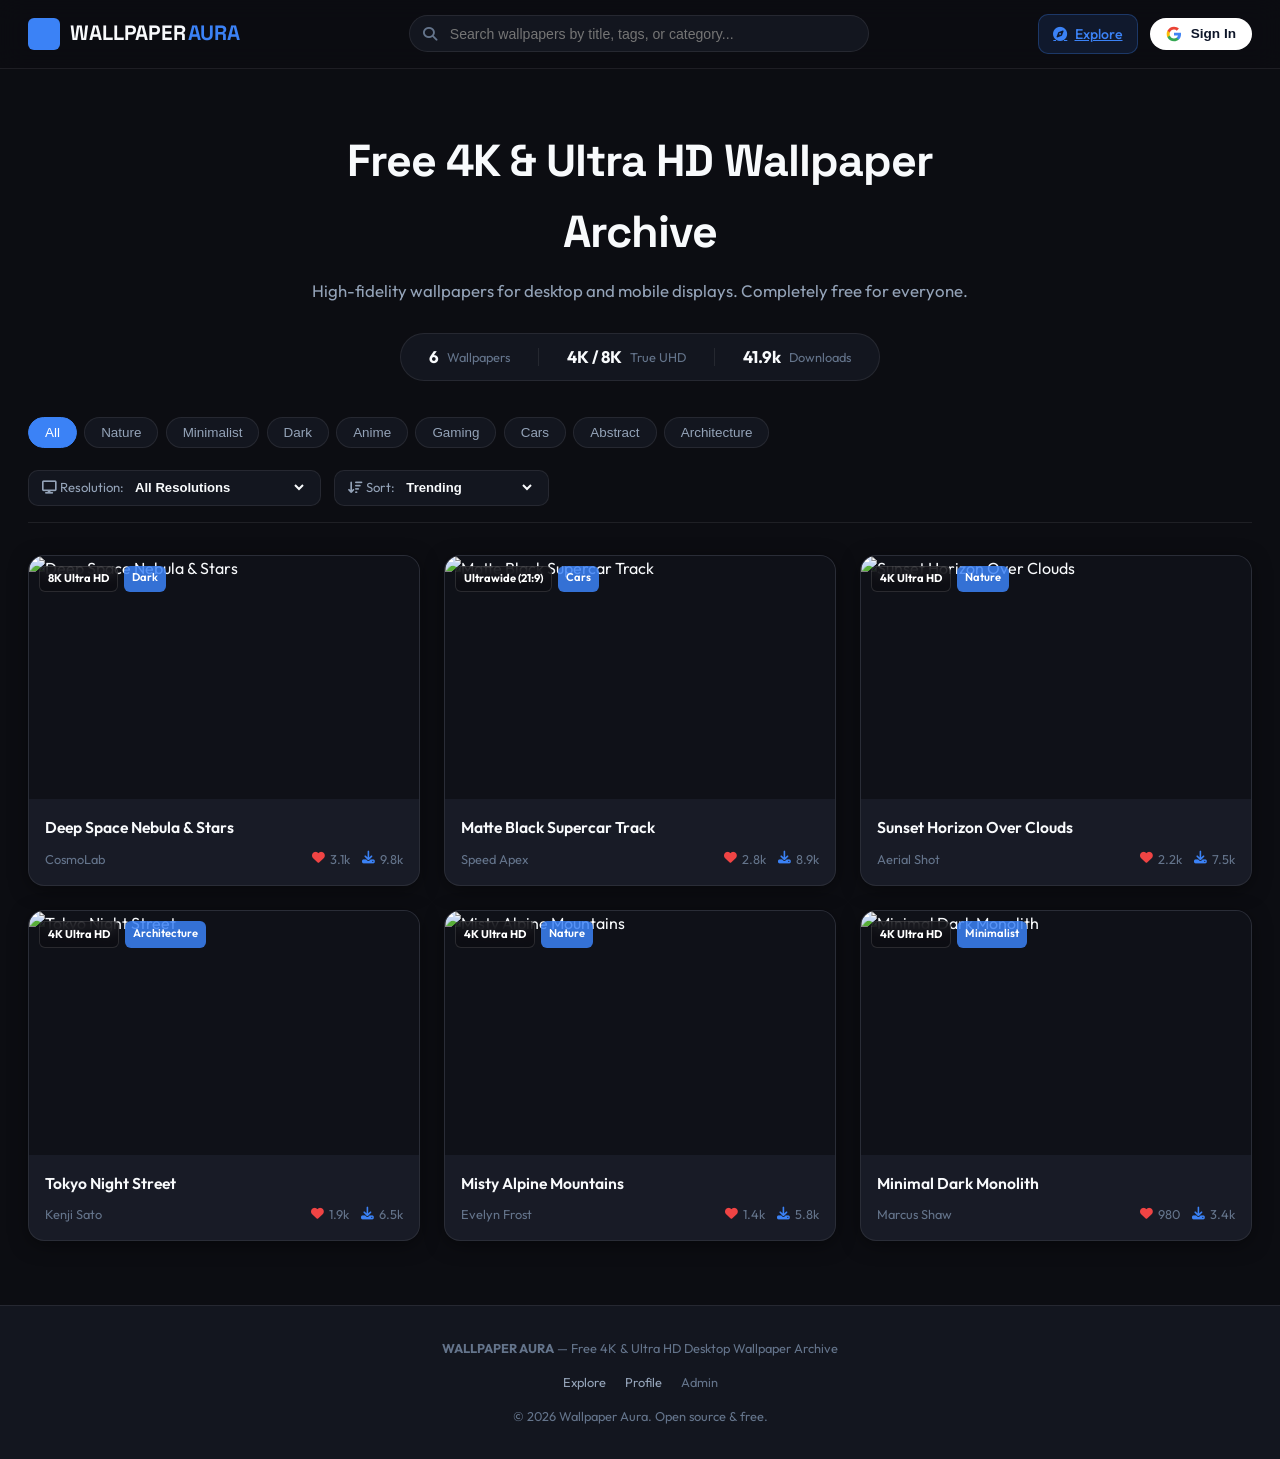
==== index.html @ 3eb2adda "Initial commit for Wallpaper Aura" ====
<!DOCTYPE html>
<html lang="en">
<head>
    <meta charset="UTF-8">
    <meta name="viewport" content="width=device-width, initial-scale=1.0">
    <title>Wallpaper Aura | Free 4K & Ultra HD Desktop Wallpapers</title>
    <link rel="stylesheet" href="style.css">
    <!-- Typography -->
    <link rel="preconnect" href="https://fonts.googleapis.com">
    <link rel="preconnect" href="https://fonts.gstatic.com" crossorigin>
    <link href="https://fonts.googleapis.com/css2?family=Outfit:wght@300;400;500;600;700;800&family=Space+Grotesk:wght@500;600;700&display=swap" rel="stylesheet">
    <!-- FontAwesome 6 -->
    <link rel="stylesheet" href="https://cdnjs.cloudflare.com/ajax/libs/font-awesome/6.4.0/css/all.min.css">
    <!-- Google Identity Services -->
    <script src="https://accounts.google.com/gsi/client" async defer></script>
</head>
<body>
    <!-- Clean Standard Navbar -->
    <header class="navbar">
        <div class="nav-container">
            <a href="index.html" class="brand-logo">
                <span class="brand-icon"><i class="fa-solid fa-sparkles"></i></span>
                <span class="brand-text">WALLPAPER<span class="accent-text">AURA</span></span>
            </a>

            <!-- Search Box -->
            <div class="search-box">
                <i class="fa-solid fa-magnifying-glass search-icon"></i>
                <input type="text" id="searchInput" placeholder="Search wallpapers by title, tags, or category...">
                <button class="clear-search-btn" id="clearSearchBtn"><i class="fa-solid fa-xmark"></i></button>
            </div>

            <!-- Navigation Links -->
            <div class="nav-actions">
                <a href="index.html" class="nav-tab-btn active">
                    <i class="fa-solid fa-compass"></i>
                    <span>Explore</span>
                </a>

                <!-- Upload 4K Button: Visible ONLY to Admins -->
                <a href="upload.html" class="upload-btn hidden" id="adminUploadBtn" title="Admin Wallpaper Upload">
                    <i class="fa-solid fa-arrow-up-from-bracket"></i>
                    <span>Upload 4K</span>
                </a>

                <!-- Auth Section (Google Login / Profile) -->
                <div class="auth-section" id="authSection">
                    <button class="google-login-btn" id="googleLoginBtn">
                        <svg class="google-icon" viewBox="0 0 24 24" width="16" height="16">
                            <path fill="#4285F4" d="M22.56 12.25c0-.78-.07-1.53-.2-2.25H12v4.26h5.92c-.26 1.37-1.04 2.53-2.21 3.31v2.77h3.57c2.08-1.92 3.28-4.74 3.28-8.09z"/>
                            <path fill="#34A853" d="M12 23c2.97 0 5.46-.98 7.28-2.66l-3.57-2.77c-.98.66-2.23 1.06-3.71 1.06-2.86 0-5.29-1.93-6.16-4.53H2.18v2.84C3.99 20.53 7.7 23 12 23z"/>
                            <path fill="#FBBC05" d="M5.84 14.09c-.22-.66-.35-1.36-.35-2.09s.13-1.43.35-2.09V7.06H2.18C1.43 8.55 1 10.22 1 12s.43 3.45 1.18 4.94l2.85-2.22.81-.63z"/>
                            <path fill="#EA4335" d="M12 5.38c1.62 0 3.06.56 4.21 1.64l3.15-3.15C17.45 2.09 14.97 1 12 1 7.7 1 3.99 3.47 2.18 7.06l3.66 2.84c.87-2.6 3.3-4.52 6.16-4.52z"/>
                        </svg>
                        <span>Sign In</span>
                    </button>
                    
                    <!-- User Profile Pill -->
                    <a href="profile.html" class="user-profile-pill hidden" id="userProfilePill" title="View Profile & Download History">
                        <img src="" alt="Avatar" id="userAvatar" class="user-avatar">
                        <div class="user-info">
                            <span class="user-name" id="userName">User</span>
                            <span class="user-badge" id="userRoleBadge">Profile</span>
                        </div>
                    </a>
                </div>
            </div>
        </div>
    </header>

    <!-- Main Content -->
    <main>
        <!-- Hero Section -->
        <section class="hero-section">
            <div class="hero-content">
                <h1 class="hero-title">Free 4K & Ultra HD Wallpaper Archive</h1>
                <p class="hero-subtitle">High-fidelity wallpapers for desktop and mobile displays. Completely free for everyone.</p>
                
                <div class="quick-stats">
                    <div class="stat-item">
                        <span class="stat-num" id="totalWallpapersCount">0</span>
                        <span class="stat-label">Wallpapers</span>
                    </div>
                    <div class="stat-divider"></div>
                    <div class="stat-item">
                        <span class="stat-num">4K / 8K</span>
                        <span class="stat-label">True UHD</span>
                    </div>
                    <div class="stat-divider"></div>
                    <div class="stat-item">
                        <span class="stat-num" id="totalDownloadsCount">0</span>
                        <span class="stat-label">Downloads</span>
                    </div>
                </div>
            </div>
        </section>

        <!-- Gallery Controls & Dynamic Categories -->
        <section class="main-container">
            <div class="controls-bar">
                <!-- Dynamically populated from database -->
                <div class="category-tabs" id="categoryTabs"></div>

                <div class="filters-subgroup">
                    <div class="filter-dropdown">
                        <label for="resolutionFilter"><i class="fa-solid fa-display"></i> Resolution:</label>
                        <select id="resolutionFilter">
                            <!-- Populated dynamically -->
                        </select>
                    </div>

                    <div class="filter-dropdown">
                        <label for="sortSelect"><i class="fa-solid fa-arrow-down-wide-short"></i> Sort:</label>
                        <select id="sortSelect">
                            <option value="trending">Trending</option>
                            <option value="latest">Newest</option>
                            <option value="likes">Most Liked</option>
                            <option value="downloads">Most Downloaded</option>
                        </select>
                    </div>
                </div>
            </div>

            <!-- Wallpaper Grid -->
            <div class="gallery-grid" id="galleryGrid"></div>

            <div class="no-results hidden" id="noResults">
                <i class="fa-regular fa-image empty-icon"></i>
                <h3>No wallpapers found</h3>
                <p>Try searching for a different keyword or category.</p>
                <button class="btn-secondary" id="resetFiltersBtn">Reset Filters</button>
            </div>
        </section>
    </main>

    <!-- Wallpaper Preview & 4K Download Modal -->
    <div class="modal-overlay hidden" id="previewModal">
        <div class="preview-modal-card">
            <button class="close-modal-btn" id="closePreviewBtn"><i class="fa-solid fa-xmark"></i></button>
            
            <div class="preview-image-wrapper">
                <img src="" alt="Wallpaper Preview" id="modalImage">
                <div class="image-overlay-tags" id="modalResolutionBadge">4K UHD</div>
                <button class="fullscreen-view-btn" id="viewFullscreenBtn" title="Open full resolution in new tab">
                    <i class="fa-solid fa-expand"></i>
                </button>
            </div>

            <div class="preview-info-panel">
                <div class="modal-header-info">
                    <h2 id="modalTitle">Wallpaper Title</h2>
                    <div class="creator-badge">
                        <img src="" id="modalAuthorAvatar" class="author-avatar" alt="Author">
                        <div>
                            <span class="author-name" id="modalAuthor">Uploader</span>
                        </div>
                    </div>
                </div>

                <div class="modal-meta-grid">
                    <div class="meta-box">
                        <span class="meta-label">Native Resolution</span>
                        <span class="meta-val" id="modalResValue">3840 x 2160</span>
                    </div>
                    <div class="meta-box">
                        <span class="meta-label">Category</span>
                        <span class="meta-val" id="modalCategory">Nature</span>
                    </div>
                    <div class="meta-box">
                        <span class="meta-label">Downloads</span>
                        <span class="meta-val" id="modalDownloads">0</span>
                    </div>
                    <div class="meta-box">
                        <span class="meta-label">Favorites</span>
                        <span class="meta-val" id="modalLikes">0</span>
                    </div>
                </div>

                <div class="modal-tags" id="modalTagsContainer"></div>

                <!-- Multi-Resolution Download Options (Dynamically Rendered) -->
                <div class="download-tier-box">
                    <span class="download-tier-title"><i class="fa-solid fa-download"></i> Select Download Resolution:</span>
                    <div class="resolution-options-grid" id="modalResOptionsGrid">
                        <!-- Populated dynamically from DB.getResolutions() -->
                    </div>
                </div>

                <div class="modal-action-buttons">
                    <button class="like-action-btn" id="modalLikeBtn">
                        <i class="fa-regular fa-heart"></i>
                        <span id="modalLikeText">Favorite</span>
                    </button>
                    <button class="download-action-btn" id="modalDownloadBtn">
                        <i class="fa-solid fa-download"></i>
                        <span id="modalDownloadLabel">Download Free (4K)</span>
                    </button>
                </div>
            </div>
        </div>
    </div>

    <!-- Google Login Modal -->
    <div class="modal-overlay hidden" id="googleModal">
        <div class="google-modal-card">
            <div class="google-header">
                <svg class="google-logo-large" viewBox="0 0 24 24" width="36" height="36">
                    <path fill="#4285F4" d="M22.56 12.25c0-.78-.07-1.53-.2-2.25H12v4.26h5.92c-.26 1.37-1.04 2.53-2.21 3.31v2.77h3.57c2.08-1.92 3.28-4.74 3.28-8.09z"/>
                    <path fill="#34A853" d="M12 23c2.97 0 5.46-.98 7.28-2.66l-3.57-2.77c-.98.66-2.23 1.06-3.71 1.06-2.86 0-5.29-1.93-6.16-4.53H2.18v2.84C3.99 20.53 7.7 23 12 23z"/>
                    <path fill="#FBBC05" d="M5.84 14.09c-.22-.66-.35-1.36-.35-2.09s.13-1.43.35-2.09V7.06H2.18C1.43 8.55 1 10.22 1 12s.43 3.45 1.18 4.94l2.85-2.22.81-.63z"/>
                    <path fill="#EA4335" d="M12 5.38c1.62 0 3.06.56 4.21 1.64l3.15-3.15C17.45 2.09 14.97 1 12 1 7.7 1 3.99 3.47 2.18 7.06l3.66 2.84c.87-2.6 3.3-4.52 6.16-4.52z"/>
                </svg>
                <h3>Sign in with Google</h3>
                <button class="close-modal-btn" id="closeGoogleModalBtn"><i class="fa-solid fa-xmark"></i></button>
            </div>
            <div class="google-body">
                <p class="google-desc" id="googleModalSubtitle">
                    Sign in with Google to download wallpapers in 4K resolution and track your personal download history. Free forever.
                </p>

                <!-- Official Google Identity Button placeholder -->
                <div id="g_id_signin_box" style="display:flex; justify-content:center; margin-bottom:1rem;"></div>

                <form id="googleLoginForm" class="custom-account-inputs">
                    <input type="text" id="googleLoginName" placeholder="Your Name (e.g. Adithyan)" required>
                    <input type="email" id="googleLoginEmail" placeholder="Your Google Email (e.g. adithyan@gmail.com)" required>
                    <button type="submit" class="btn-google-custom-login">
                        Continue with Google
                    </button>
                </form>
            </div>
        </div>
    </div>

    <!-- Toast Container -->
    <div class="toast-container" id="toastContainer"></div>

    <!-- Clean Footer -->
    <footer class="footer">
        <div class="footer-container">
            <div class="footer-brand">
                <strong>WALLPAPER AURA</strong> — Free 4K & Ultra HD Desktop Wallpaper Archive
            </div>
            <div class="footer-links">
                <a href="index.html" style="color:var(--text-secondary);text-decoration:none;margin-right:1rem;">Explore</a>
                <a href="profile.html" style="color:var(--text-secondary);text-decoration:none;margin-right:1rem;">Profile</a>
                <a href="admin.html" id="footerAdminLink" style="color:var(--text-muted);text-decoration:none;">Admin</a>
            </div>
            <div>&copy; 2026 Wallpaper Aura. Open source & free.</div>
        </div>
    </footer>

    <script src="db.js"></script>
    <script src="app.js"></script>
</body>
</html>
---- style.css ----
/* ==========================================================================
   PSYCHO WALLPAPERS - CLEAN MODERN WALLPAPER PLATFORM
   Clean Minimalist Dark Theme (Inspired by Wallhaven & Unsplash Dark)
   ========================================================================== */

:root {
    --bg-main: #0c0d12;
    --bg-surface: #13161f;
    --bg-card: #181b26;
    --bg-card-hover: #1f2333;
    --border-subtle: rgba(255, 255, 255, 0.08);
    --border-focus: #3b82f6;

    --accent-blue: #3b82f6;
    --accent-blue-hover: #2563eb;
    --accent-blue-soft: rgba(59, 130, 246, 0.12);
    --accent-red: #ef4444;
    --accent-emerald: #10b981;

    --text-primary: #f8fafc;
    --text-secondary: #94a3b8;
    --text-muted: #64748b;

    --font-main: 'Outfit', -apple-system, BlinkMacSystemFont, 'Segoe UI', Roboto, sans-serif;
    --font-heading: 'Space Grotesk', sans-serif;

    --radius-sm: 6px;
    --radius-md: 10px;
    --radius-lg: 16px;
    --radius-full: 9999px;

    --transition: all 0.2s ease-in-out;
    --shadow-card: 0 4px 20px -2px rgba(0, 0, 0, 0.5);
}

/* Reset */
* {
    margin: 0;
    padding: 0;
    box-sizing: border-box;
}

body {
    background-color: var(--bg-main);
    color: var(--text-primary);
    font-family: var(--font-main);
    line-height: 1.6;
    min-height: 100vh;
    display: flex;
    flex-direction: column;
    overflow-x: hidden;
}

/* Clean Header & Navbar */
.navbar {
    position: sticky;
    top: 0;
    z-index: 100;
    background: rgba(12, 13, 18, 0.92);
    backdrop-filter: blur(12px);
    -webkit-backdrop-filter: blur(12px);
    border-bottom: 1px solid var(--border-subtle);
}

.nav-container {
    max-width: 1440px;
    margin: 0 auto;
    padding: 0.85rem 1.75rem;
    display: flex;
    align-items: center;
    justify-content: space-between;
    gap: 1.5rem;
}

.brand-logo {
    display: flex;
    align-items: center;
    gap: 0.65rem;
    text-decoration: none;
    color: var(--text-primary);
    font-family: var(--font-heading);
    font-weight: 700;
    font-size: 1.3rem;
    letter-spacing: -0.01em;
    flex-shrink: 0;
}

.brand-icon {
    width: 32px;
    height: 32px;
    border-radius: var(--radius-sm);
    background: var(--accent-blue);
    color: #fff;
    display: flex;
    align-items: center;
    justify-content: center;
    font-size: 0.95rem;
}

.accent-text {
    color: var(--accent-blue);
    margin-left: 2px;
}

/* Search Bar */
.search-box {
    position: relative;
    flex: 1;
    max-width: 460px;
}

.search-box input {
    width: 100%;
    padding: 0.6rem 2.4rem 0.6rem 2.5rem;
    background: var(--bg-surface);
    border: 1px solid var(--border-subtle);
    border-radius: var(--radius-full);
    color: var(--text-primary);
    font-size: 0.88rem;
    outline: none;
    transition: var(--transition);
}

.search-box input:focus {
    border-color: var(--accent-blue);
    background: var(--bg-card);
}

.search-icon {
    position: absolute;
    left: 0.9rem;
    top: 50%;
    transform: translateY(-50%);
    color: var(--text-muted);
    font-size: 0.88rem;
}

.clear-search-btn {
    position: absolute;
    right: 0.75rem;
    top: 50%;
    transform: translateY(-50%);
    background: transparent;
    border: none;
    color: var(--text-muted);
    cursor: pointer;
    display: none;
}

.clear-search-btn.visible {
    display: block;
}

/* Nav Actions */
.nav-actions {
    display: flex;
    align-items: center;
    gap: 0.75rem;
    flex-shrink: 0;
}

.nav-tab-btn {
    background: transparent;
    border: 1px solid transparent;
    color: var(--text-secondary);
    padding: 0.5rem 0.9rem;
    border-radius: var(--radius-md);
    font-size: 0.88rem;
    font-weight: 500;
    cursor: pointer;
    display: flex;
    align-items: center;
    gap: 0.45rem;
    transition: var(--transition);
}

.nav-tab-btn:hover {
    color: var(--text-primary);
    background: rgba(255, 255, 255, 0.05);
}

.nav-tab-btn.active {
    background: var(--accent-blue-soft);
    color: var(--accent-blue);
    border-color: rgba(59, 130, 246, 0.3);
}

/* Upload Button */
.upload-btn {
    background: var(--accent-blue);
    color: #fff;
    border: none;
    padding: 0.52rem 1.1rem;
    border-radius: var(--radius-full);
    font-size: 0.88rem;
    font-weight: 600;
    cursor: pointer;
    display: flex;
    align-items: center;
    gap: 0.45rem;
    transition: var(--transition);
}

.upload-btn:hover {
    background: var(--accent-blue-hover);
    transform: translateY(-1px);
}

/* Google Login Button */
.google-login-btn {
    display: flex;
    align-items: center;
    gap: 0.55rem;
    background: #ffffff;
    color: #0f172a;
    font-weight: 600;
    font-size: 0.85rem;
    padding: 0.5rem 1rem;
    border: none;
    border-radius: var(--radius-full);
    cursor: pointer;
    transition: var(--transition);
}

.google-login-btn:hover {
    background: #f1f5f9;
}

/* User Profile Pill */
.user-profile-pill {
    display: flex;
    align-items: center;
    gap: 0.65rem;
    background: var(--bg-surface);
    border: 1px solid var(--border-subtle);
    padding: 0.25rem 0.7rem 0.25rem 0.35rem;
    border-radius: var(--radius-full);
}

.user-avatar {
    width: 28px;
    height: 28px;
    border-radius: 50%;
    object-fit: cover;
}

.user-info {
    display: flex;
    flex-direction: column;
    line-height: 1.1;
}

.user-name {
    font-weight: 600;
    font-size: 0.82rem;
    color: var(--text-primary);
}

.user-badge {
    font-size: 0.68rem;
    color: var(--accent-blue);
}

.logout-btn {
    background: transparent;
    border: none;
    color: var(--text-muted);
    cursor: pointer;
    font-size: 0.85rem;
    padding: 0.25rem;
    transition: var(--transition);
}

.logout-btn:hover {
    color: var(--accent-red);
}

/* ==========================================================================
   Clean Hero Section
   ========================================================================== */
.hero-section {
    padding: 3.5rem 1.5rem 2.2rem;
    text-align: center;
}

.hero-content {
    max-width: 720px;
    margin: 0 auto;
}

.hero-title {
    font-family: var(--font-heading);
    font-size: clamp(1.8rem, 4vw, 2.8rem);
    font-weight: 700;
    letter-spacing: -0.02em;
    color: var(--text-primary);
    margin-bottom: 0.65rem;
}

.hero-subtitle {
    font-size: 1.05rem;
    color: var(--text-secondary);
    margin-bottom: 1.75rem;
}

.quick-stats {
    display: inline-flex;
    align-items: center;
    background: var(--bg-surface);
    border: 1px solid var(--border-subtle);
    border-radius: var(--radius-full);
    padding: 0.6rem 1.75rem;
    gap: 1.75rem;
}

.stat-item {
    display: flex;
    align-items: center;
    gap: 0.5rem;
}

.stat-num {
    font-size: 1.05rem;
    font-weight: 700;
    color: var(--text-primary);
}

.stat-label {
    font-size: 0.8rem;
    color: var(--text-muted);
}

.stat-divider {
    width: 1px;
    height: 18px;
    background: var(--border-subtle);
}

/* ==========================================================================
   Controls Bar & Dynamic Category Filter Tabs
   ========================================================================== */
.main-container {
    max-width: 1440px;
    margin: 0 auto;
    padding: 0 1.75rem 4rem;
    width: 100%;
}

.controls-bar {
    display: flex;
    align-items: center;
    justify-content: space-between;
    gap: 1.25rem;
    margin-bottom: 2rem;
    flex-wrap: wrap;
    padding-bottom: 1rem;
    border-bottom: 1px solid var(--border-subtle);
}

.category-tabs {
    display: flex;
    align-items: center;
    gap: 0.45rem;
    overflow-x: auto;
    padding-bottom: 2px;
    scrollbar-width: none;
}

.category-tabs::-webkit-scrollbar {
    display: none;
}

.tab-btn {
    background: var(--bg-surface);
    border: 1px solid var(--border-subtle);
    color: var(--text-secondary);
    padding: 0.45rem 1rem;
    border-radius: var(--radius-full);
    font-size: 0.84rem;
    font-weight: 500;
    cursor: pointer;
    white-space: nowrap;
    transition: var(--transition);
}

.tab-btn:hover {
    color: var(--text-primary);
    background: var(--bg-card);
}

.tab-btn.active {
    background: var(--accent-blue);
    color: #fff;
    border-color: var(--accent-blue);
}

.filters-subgroup {
    display: flex;
    align-items: center;
    gap: 0.85rem;
    flex-wrap: wrap;
}

.filter-dropdown {
    display: flex;
    align-items: center;
    gap: 0.45rem;
    background: var(--bg-surface);
    border: 1px solid var(--border-subtle);
    padding: 0.4rem 0.8rem;
    border-radius: var(--radius-md);
    font-size: 0.82rem;
    color: var(--text-secondary);
}

.filter-dropdown select {
    background: transparent;
    border: none;
    color: var(--text-primary);
    font-size: 0.82rem;
    font-weight: 600;
    outline: none;
    cursor: pointer;
}

.filter-dropdown select option {
    background: #181b26;
    color: #fff;
}

/* ==========================================================================
   Wallpaper Gallery Grid
   ========================================================================== */
.gallery-grid {
    display: grid;
    grid-template-columns: repeat(auto-fill, minmax(320px, 1fr));
    gap: 1.5rem;
}

.wallpaper-card {
    background: var(--bg-card);
    border: 1px solid var(--border-subtle);
    border-radius: var(--radius-lg);
    overflow: hidden;
    position: relative;
    cursor: pointer;
    box-shadow: var(--shadow-card);
    transition: transform 0.25s ease, border-color 0.25s ease;
    display: flex;
    flex-direction: column;
}

.wallpaper-card:hover {
    transform: translateY(-4px);
    border-color: rgba(59, 130, 246, 0.4);
}

.card-image-wrap {
    position: relative;
    width: 100%;
    aspect-ratio: 16 / 10;
    overflow: hidden;
    background: #0f1118;
}

.card-img {
    width: 100%;
    height: 100%;
    object-fit: cover;
    transition: transform 0.4s ease;
}

.wallpaper-card:hover .card-img {
    transform: scale(1.04);
}

.card-badges {
    position: absolute;
    top: 0.65rem;
    left: 0.65rem;
    display: flex;
    gap: 0.35rem;
    z-index: 2;
}

.res-tag {
    background: rgba(12, 13, 18, 0.75);
    backdrop-filter: blur(6px);
    border: 1px solid rgba(255, 255, 255, 0.12);
    color: #fff;
    font-size: 0.7rem;
    font-weight: 700;
    padding: 0.2rem 0.5rem;
    border-radius: var(--radius-sm);
}

.category-tag {
    background: rgba(59, 130, 246, 0.85);
    color: #fff;
    font-size: 0.7rem;
    font-weight: 600;
    padding: 0.2rem 0.5rem;
    border-radius: var(--radius-sm);
    text-transform: capitalize;
}

.card-hover-actions {
    position: absolute;
    bottom: 0.65rem;
    right: 0.65rem;
    display: flex;
    gap: 0.45rem;
    opacity: 0;
    transform: translateY(6px);
    transition: var(--transition);
    z-index: 2;
}

.wallpaper-card:hover .card-hover-actions {
    opacity: 1;
    transform: translateY(0);
}

.quick-btn {
    width: 34px;
    height: 34px;
    border-radius: 50%;
    background: rgba(12, 13, 18, 0.85);
    backdrop-filter: blur(8px);
    border: 1px solid var(--border-subtle);
    color: #fff;
    display: flex;
    align-items: center;
    justify-content: center;
    font-size: 0.9rem;
    cursor: pointer;
    transition: var(--transition);
}

.quick-btn:hover {
    background: var(--accent-blue);
    color: #fff;
}

.quick-btn.liked {
    background: var(--accent-red);
    color: #fff;
    border-color: var(--accent-red);
}

.card-body {
    padding: 1rem;
    display: flex;
    flex-direction: column;
    gap: 0.5rem;
}

.card-title {
    font-size: 0.98rem;
    font-weight: 600;
    color: var(--text-primary);
    white-space: nowrap;
    overflow: hidden;
    text-overflow: ellipsis;
}

.card-footer {
    display: flex;
    align-items: center;
    justify-content: space-between;
    font-size: 0.8rem;
    color: var(--text-muted);
}

.author-chip {
    display: flex;
    align-items: center;
    gap: 0.45rem;
}

.author-avatar-small {
    width: 20px;
    height: 20px;
    border-radius: 50%;
    object-fit: cover;
}

.card-stats {
    display: flex;
    align-items: center;
    gap: 0.75rem;
}

.stat-group {
    display: flex;
    align-items: center;
    gap: 0.3rem;
}

/* No results */
.no-results {
    text-align: center;
    padding: 5rem 1rem;
    color: var(--text-secondary);
}

.empty-icon {
    font-size: 3rem;
    color: var(--text-muted);
    margin-bottom: 1rem;
}

/* ==========================================================================
   Admin Panel & Management Dashboard
   ========================================================================== */
.admin-container {
    max-width: 1440px;
    margin: 0 auto;
    padding: 2rem 1.75rem 5rem;
}

.admin-header {
    display: flex;
    align-items: center;
    justify-content: space-between;
    gap: 1.5rem;
    margin-bottom: 2rem;
    flex-wrap: wrap;
}

.admin-badge {
    display: inline-block;
    padding: 0.2rem 0.65rem;
    border-radius: var(--radius-full);
    background: var(--accent-blue-soft);
    color: var(--accent-blue);
    font-size: 0.78rem;
    font-weight: 600;
    margin-bottom: 0.4rem;
}

.admin-title-area h2 {
    font-family: var(--font-heading);
    font-size: 1.85rem;
    font-weight: 700;
}

.admin-title-area p {
    color: var(--text-secondary);
    font-size: 0.9rem;
}

.admin-quick-actions {
    display: flex;
    align-items: center;
    gap: 0.75rem;
}

/* Admin Sections Grid: Categories & Admin Accounts */
.admin-management-grid {
    display: grid;
    grid-template-columns: 1fr 1fr;
    gap: 1.5rem;
    margin-bottom: 2rem;
}

.admin-box-card {
    background: var(--bg-card);
    border: 1px solid var(--border-subtle);
    border-radius: var(--radius-lg);
    padding: 1.5rem;
    box-shadow: var(--shadow-card);
}

.admin-box-card h3 {
    font-size: 1.1rem;
    font-weight: 700;
    margin-bottom: 0.3rem;
    display: flex;
    align-items: center;
    gap: 0.5rem;
}

.box-desc {
    font-size: 0.82rem;
    color: var(--text-muted);
    margin-bottom: 1.25rem;
}

.inline-form {
    display: flex;
    gap: 0.6rem;
    margin-bottom: 1.25rem;
}

.inline-form input {
    flex: 1;
    background: var(--bg-surface);
    border: 1px solid var(--border-subtle);
    border-radius: var(--radius-sm);
    padding: 0.55rem 0.85rem;
    color: var(--text-primary);
    font-size: 0.88rem;
    outline: none;
}

.inline-form input:focus {
    border-color: var(--accent-blue);
}

.btn-inline {
    background: var(--accent-blue);
    color: #fff;
    border: none;
    padding: 0.55rem 1rem;
    border-radius: var(--radius-sm);
    font-weight: 600;
    font-size: 0.85rem;
    cursor: pointer;
    white-space: nowrap;
}

.items-tag-list {
    display: flex;
    flex-wrap: wrap;
    gap: 0.5rem;
}

.item-chip {
    background: var(--bg-surface);
    border: 1px solid var(--border-subtle);
    padding: 0.3rem 0.7rem;
    border-radius: var(--radius-full);
    font-size: 0.82rem;
    display: flex;
    align-items: center;
    gap: 0.5rem;
    color: var(--text-secondary);
}

.chip-del-btn {
    background: transparent;
    border: none;
    color: var(--text-muted);
    cursor: pointer;
    font-size: 0.78rem;
    transition: var(--transition);
}

.chip-del-btn:hover {
    color: var(--accent-red);
}

/* Admin Table */
.admin-table-card {
    background: var(--bg-card);
    border: 1px solid var(--border-subtle);
    border-radius: var(--radius-lg);
    overflow: hidden;
    box-shadow: var(--shadow-card);
}

.table-header-bar {
    padding: 1.2rem 1.5rem;
    border-bottom: 1px solid var(--border-subtle);
}

.table-header-bar h3 {
    font-size: 1.1rem;
    font-weight: 700;
    display: flex;
    align-items: center;
    gap: 0.5rem;
}

.table-responsive {
    overflow-x: auto;
}

.admin-table {
    width: 100%;
    border-collapse: collapse;
    font-size: 0.88rem;
}

.admin-table th {
    padding: 0.85rem 1.25rem;
    background: var(--bg-surface);
    color: var(--text-muted);
    font-size: 0.75rem;
    text-transform: uppercase;
    border-bottom: 1px solid var(--border-subtle);
    text-align: left;
}

.admin-table td {
    padding: 0.85rem 1.25rem;
    border-bottom: 1px solid var(--border-subtle);
    vertical-align: middle;
}

.table-thumb {
    width: 58px;
    height: 38px;
    border-radius: var(--radius-sm);
    object-fit: cover;
}

.btn-del-sm {
    background: transparent;
    border: none;
    color: var(--accent-red);
    cursor: pointer;
    font-size: 0.95rem;
    padding: 0.35rem;
    border-radius: var(--radius-sm);
}

.btn-del-sm:hover {
    background: rgba(239, 68, 68, 0.15);
}

/* ==========================================================================
   Modals
   ========================================================================== */
.modal-overlay {
    position: fixed;
    inset: 0;
    background: rgba(0, 0, 0, 0.82);
    backdrop-filter: blur(8px);
    -webkit-backdrop-filter: blur(8px);
    display: flex;
    align-items: center;
    justify-content: center;
    padding: 1.5rem;
    z-index: 1000;
}

.modal-overlay.hidden {
    display: none;
    opacity: 0;
    pointer-events: none;
}

.close-modal-btn {
    position: absolute;
    top: 1rem;
    right: 1rem;
    background: rgba(255, 255, 255, 0.08);
    border: none;
    width: 32px;
    height: 32px;
    border-radius: 50%;
    color: var(--text-primary);
    cursor: pointer;
    display: flex;
    align-items: center;
    justify-content: center;
    transition: var(--transition);
    z-index: 10;
}

.close-modal-btn:hover {
    background: var(--accent-red);
}

/* Preview Modal */
.preview-modal-card {
    background: var(--bg-main);
    border: 1px solid var(--border-subtle);
    border-radius: var(--radius-lg);
    max-width: 1050px;
    width: 100%;
    max-height: 90vh;
    overflow-y: auto;
    position: relative;
    display: grid;
    grid-template-columns: 1.3fr 1fr;
    box-shadow: 0 20px 50px rgba(0, 0, 0, 0.8);
}

.preview-image-wrapper {
    position: relative;
    background: #000;
    display: flex;
    align-items: center;
    justify-content: center;
    min-height: 380px;
}

.preview-image-wrapper img {
    width: 100%;
    height: 100%;
    object-fit: contain;
    max-height: 75vh;
}

.image-overlay-tags {
    position: absolute;
    top: 0.85rem;
    left: 0.85rem;
    background: rgba(0, 0, 0, 0.7);
    padding: 0.3rem 0.65rem;
    border-radius: var(--radius-sm);
    font-weight: 700;
    font-size: 0.72rem;
    border: 1px solid rgba(255, 255, 255, 0.15);
}

.fullscreen-view-btn {
    position: absolute;
    bottom: 0.85rem;
    right: 0.85rem;
    width: 34px;
    height: 34px;
    border-radius: 50%;
    background: rgba(0, 0, 0, 0.7);
    border: 1px solid rgba(255, 255, 255, 0.15);
    color: #fff;
    cursor: pointer;
    display: flex;
    align-items: center;
    justify-content: center;
}

.preview-info-panel {
    padding: 2rem;
    display: flex;
    flex-direction: column;
    justify-content: space-between;
    gap: 1.3rem;
}

.modal-header-info h2 {
    font-family: var(--font-heading);
    font-size: 1.5rem;
    font-weight: 700;
    margin-bottom: 0.6rem;
}

.creator-badge {
    display: flex;
    align-items: center;
    gap: 0.65rem;
}

.author-avatar {
    width: 34px;
    height: 34px;
    border-radius: 50%;
    object-fit: cover;
}

.modal-meta-grid {
    display: grid;
    grid-template-columns: 1fr 1fr;
    gap: 0.65rem;
}

.meta-box {
    background: var(--bg-surface);
    border: 1px solid var(--border-subtle);
    padding: 0.65rem 0.85rem;
    border-radius: var(--radius-md);
    display: flex;
    flex-direction: column;
}

.meta-label {
    font-size: 0.7rem;
    color: var(--text-muted);
}

.meta-val {
    font-size: 0.88rem;
    font-weight: 700;
    color: var(--text-primary);
}

.modal-tags {
    display: flex;
    flex-wrap: wrap;
    gap: 0.35rem;
}

.tag-chip {
    background: var(--bg-surface);
    border: 1px solid var(--border-subtle);
    padding: 0.2rem 0.55rem;
    border-radius: var(--radius-sm);
    font-size: 0.72rem;
    color: var(--text-secondary);
}

/* Resolution Options */
.download-tier-box {
    background: var(--bg-surface);
    border: 1px solid var(--border-subtle);
    border-radius: var(--radius-md);
    padding: 0.9rem;
}

.download-tier-title {
    display: block;
    font-size: 0.8rem;
    font-weight: 600;
    margin-bottom: 0.65rem;
}

.resolution-options-grid {
    display: grid;
    grid-template-columns: 1fr 1fr;
    gap: 0.5rem;
}

.res-download-btn {
    background: var(--bg-card);
    border: 1px solid var(--border-subtle);
    border-radius: var(--radius-sm);
    padding: 0.55rem 0.7rem;
    text-align: left;
    cursor: pointer;
    transition: var(--transition);
}

.res-download-btn:hover {
    border-color: var(--accent-blue);
}

.res-download-btn.active-res {
    border-color: var(--accent-blue);
    background: var(--accent-blue-soft);
}

.res-title {
    display: block;
    font-size: 0.82rem;
    font-weight: 600;
    color: var(--text-primary);
}

.res-sub {
    display: block;
    font-size: 0.68rem;
    color: var(--text-muted);
}

.modal-action-buttons {
    display: flex;
    gap: 0.75rem;
}

.like-action-btn {
    background: var(--bg-surface);
    border: 1px solid var(--border-subtle);
    color: var(--text-primary);
    padding: 0.75rem 1.2rem;
    border-radius: var(--radius-md);
    font-size: 0.88rem;
    font-weight: 600;
    cursor: pointer;
    display: flex;
    align-items: center;
    gap: 0.5rem;
    transition: var(--transition);
}

.like-action-btn:hover {
    color: var(--accent-red);
    border-color: var(--accent-red);
}

.like-action-btn.active {
    background: var(--accent-red);
    color: #fff;
    border-color: var(--accent-red);
}

.download-action-btn {
    flex: 1;
    background: var(--accent-blue);
    color: #fff;
    text-decoration: none;
    padding: 0.75rem 1.2rem;
    border-radius: var(--radius-md);
    font-size: 0.92rem;
    font-weight: 600;
    display: flex;
    align-items: center;
    justify-content: center;
    gap: 0.5rem;
    transition: var(--transition);
}

.download-action-btn:hover {
    background: var(--accent-blue-hover);
}

/* ==========================================================================
   Upload Modal (Clean & Open to Everyone)
   ========================================================================== */
.upload-modal-card {
    background: var(--bg-main);
    border: 1px solid var(--border-subtle);
    border-radius: var(--radius-lg);
    max-width: 600px;
    width: 100%;
    padding: 2rem;
    position: relative;
    max-height: 90vh;
    overflow-y: auto;
}

.modal-title-bar {
    display: flex;
    align-items: center;
    justify-content: space-between;
    margin-bottom: 1.25rem;
}

.modal-title-bar h3 {
    font-size: 1.25rem;
    font-family: var(--font-heading);
    font-weight: 700;
}

.drop-zone {
    border: 2px dashed rgba(255, 255, 255, 0.15);
    border-radius: var(--radius-md);
    padding: 2rem 1.25rem;
    text-align: center;
    cursor: pointer;
    position: relative;
    background: var(--bg-surface);
    transition: var(--transition);
    margin-bottom: 0.85rem;
}

.drop-zone:hover {
    border-color: var(--accent-blue);
}

.file-input-hidden {
    position: absolute;
    inset: 0;
    opacity: 0;
    cursor: pointer;
    width: 100%;
    height: 100%;
}

.drop-icon {
    font-size: 2.2rem;
    color: var(--accent-blue);
    margin-bottom: 0.6rem;
}

.drop-text {
    font-size: 0.92rem;
    font-weight: 500;
    margin-bottom: 0.25rem;
}

.highlight {
    color: var(--accent-blue);
    text-decoration: underline;
}

.drop-hint {
    font-size: 0.72rem;
    color: var(--text-muted);
}

.image-preview-box {
    position: relative;
    max-height: 200px;
    border-radius: var(--radius-sm);
    overflow: hidden;
}

.image-preview-box img {
    width: 100%;
    max-height: 200px;
    object-fit: cover;
}

.remove-upload-img {
    position: absolute;
    top: 0.5rem;
    right: 0.5rem;
    background: rgba(0, 0, 0, 0.75);
    color: var(--accent-red);
    border: none;
    border-radius: 50%;
    width: 30px;
    height: 30px;
    cursor: pointer;
}

.or-separator {
    text-align: center;
    position: relative;
    margin: 1rem 0;
}

.or-separator::before {
    content: '';
    position: absolute;
    top: 50%;
    left: 0;
    right: 0;
    height: 1px;
    background: var(--border-subtle);
}

.or-separator span {
    position: relative;
    background: var(--bg-main);
    padding: 0 0.8rem;
    font-size: 0.72rem;
    color: var(--text-muted);
}

.form-row {
    display: grid;
    grid-template-columns: 1fr 1fr;
    gap: 0.85rem;
    margin-bottom: 0.85rem;
}

.form-group {
    display: flex;
    flex-direction: column;
    gap: 0.35rem;
    margin-bottom: 0.85rem;
}

.form-group label {
    font-size: 0.78rem;
    font-weight: 600;
    color: var(--text-secondary);
}

.form-group input,
.form-group select {
    background: var(--bg-surface);
    border: 1px solid var(--border-subtle);
    border-radius: var(--radius-sm);
    padding: 0.6rem 0.85rem;
    color: var(--text-primary);
    font-size: 0.86rem;
    outline: none;
    transition: var(--transition);
}

.form-group input:focus,
.form-group select:focus {
    border-color: var(--accent-blue);
}

.form-footer {
    display: flex;
    align-items: center;
    justify-content: flex-end;
    gap: 0.75rem;
    margin-top: 1.25rem;
}

.btn-primary {
    background: var(--accent-blue);
    color: #fff;
    border: none;
    padding: 0.6rem 1.3rem;
    border-radius: var(--radius-full);
    font-weight: 600;
    font-size: 0.88rem;
    cursor: pointer;
    transition: var(--transition);
}

.btn-primary:hover {
    background: var(--accent-blue-hover);
}

.btn-secondary {
    background: var(--bg-surface);
    border: 1px solid var(--border-subtle);
    color: var(--text-secondary);
    padding: 0.6rem 1.2rem;
    border-radius: var(--radius-full);
    font-weight: 500;
    font-size: 0.88rem;
    cursor: pointer;
}

/* ==========================================================================
   Google Login Modal (Clean)
   ========================================================================== */
.google-modal-card {
    background: var(--bg-main);
    border: 1px solid var(--border-subtle);
    border-radius: var(--radius-lg);
    max-width: 440px;
    width: 100%;
    padding: 2rem;
    position: relative;
}

.google-header {
    text-align: center;
    margin-bottom: 1.25rem;
}

.google-header h3 {
    font-size: 1.3rem;
    margin-top: 0.5rem;
}

.google-desc {
    font-size: 0.84rem;
    color: var(--text-secondary);
    text-align: center;
    margin-bottom: 1.25rem;
}

.login-accounts-list {
    display: flex;
    flex-direction: column;
    gap: 0.65rem;
    margin-bottom: 1.25rem;
}

.btn-google-account {
    display: flex;
    align-items: center;
    gap: 0.85rem;
    background: var(--bg-surface);
    border: 1px solid var(--border-subtle);
    border-radius: var(--radius-md);
    padding: 0.65rem 0.9rem;
    cursor: pointer;
    transition: var(--transition);
    text-align: left;
    width: 100%;
}

.btn-google-account:hover {
    border-color: var(--accent-blue);
}

.account-avatar {
    width: 36px;
    height: 36px;
    border-radius: 50%;
    object-fit: cover;
}

.account-details {
    flex: 1;
}

.account-name {
    font-weight: 600;
    font-size: 0.88rem;
    color: var(--text-primary);
    display: block;
}

.account-email {
    font-size: 0.74rem;
    color: var(--text-muted);
}

.account-badge {
    font-size: 0.68rem;
    font-weight: 600;
    padding: 0.2rem 0.5rem;
    border-radius: var(--radius-sm);
}

.admin-tag {
    background: var(--accent-blue-soft);
    color: var(--accent-blue);
}

.custom-account-inputs {
    display: flex;
    flex-direction: column;
    gap: 0.65rem;
}

.custom-account-inputs input {
    background: var(--bg-surface);
    border: 1px solid var(--border-subtle);
    border-radius: var(--radius-sm);
    padding: 0.6rem 0.85rem;
    color: var(--text-primary);
    font-size: 0.85rem;
    outline: none;
}

.btn-google-custom-login {
    background: #4285f4;
    color: #fff;
    border: none;
    padding: 0.65rem;
    border-radius: var(--radius-sm);
    font-weight: 600;
    font-size: 0.85rem;
    cursor: pointer;
}

/* Toasts */
.toast-container {
    position: fixed;
    bottom: 2rem;
    right: 2rem;
    z-index: 2000;
    display: flex;
    flex-direction: column;
    gap: 0.65rem;
    pointer-events: none;
}

.toast {
    background: var(--bg-surface);
    border: 1px solid var(--border-subtle);
    border-radius: var(--radius-md);
    padding: 0.75rem 1.25rem;
    color: var(--text-primary);
    font-size: 0.86rem;
    display: flex;
    align-items: center;
    gap: 0.65rem;
    box-shadow: 0 8px 25px rgba(0, 0, 0, 0.6);
}

.toast-success i { color: var(--accent-emerald); }
.toast-info i { color: var(--accent-blue); }
.toast-error i { color: var(--accent-red); }

.hidden {
    display: none !important;
}

/* Footer */
.footer {
    margin-top: auto;
    border-top: 1px solid var(--border-subtle);
    background: var(--bg-surface);
    padding: 2rem 1.75rem;
}

.footer-container {
    max-width: 1440px;
    margin: 0 auto;
    display: flex;
    flex-direction: column;
    align-items: center;
    text-align: center;
    gap: 0.85rem;
    color: var(--text-muted);
    font-size: 0.8rem;
}

@media (max-width: 900px) {
    .preview-modal-card {
        grid-template-columns: 1fr;
    }
    .admin-management-grid {
        grid-template-columns: 1fr;
    }
}

@media (max-width: 768px) {
    .search-box {
        display: none;
    }
    .nav-container {
        padding: 0.75rem 1rem;
    }
    .form-row {
        grid-template-columns: 1fr;
    }
}
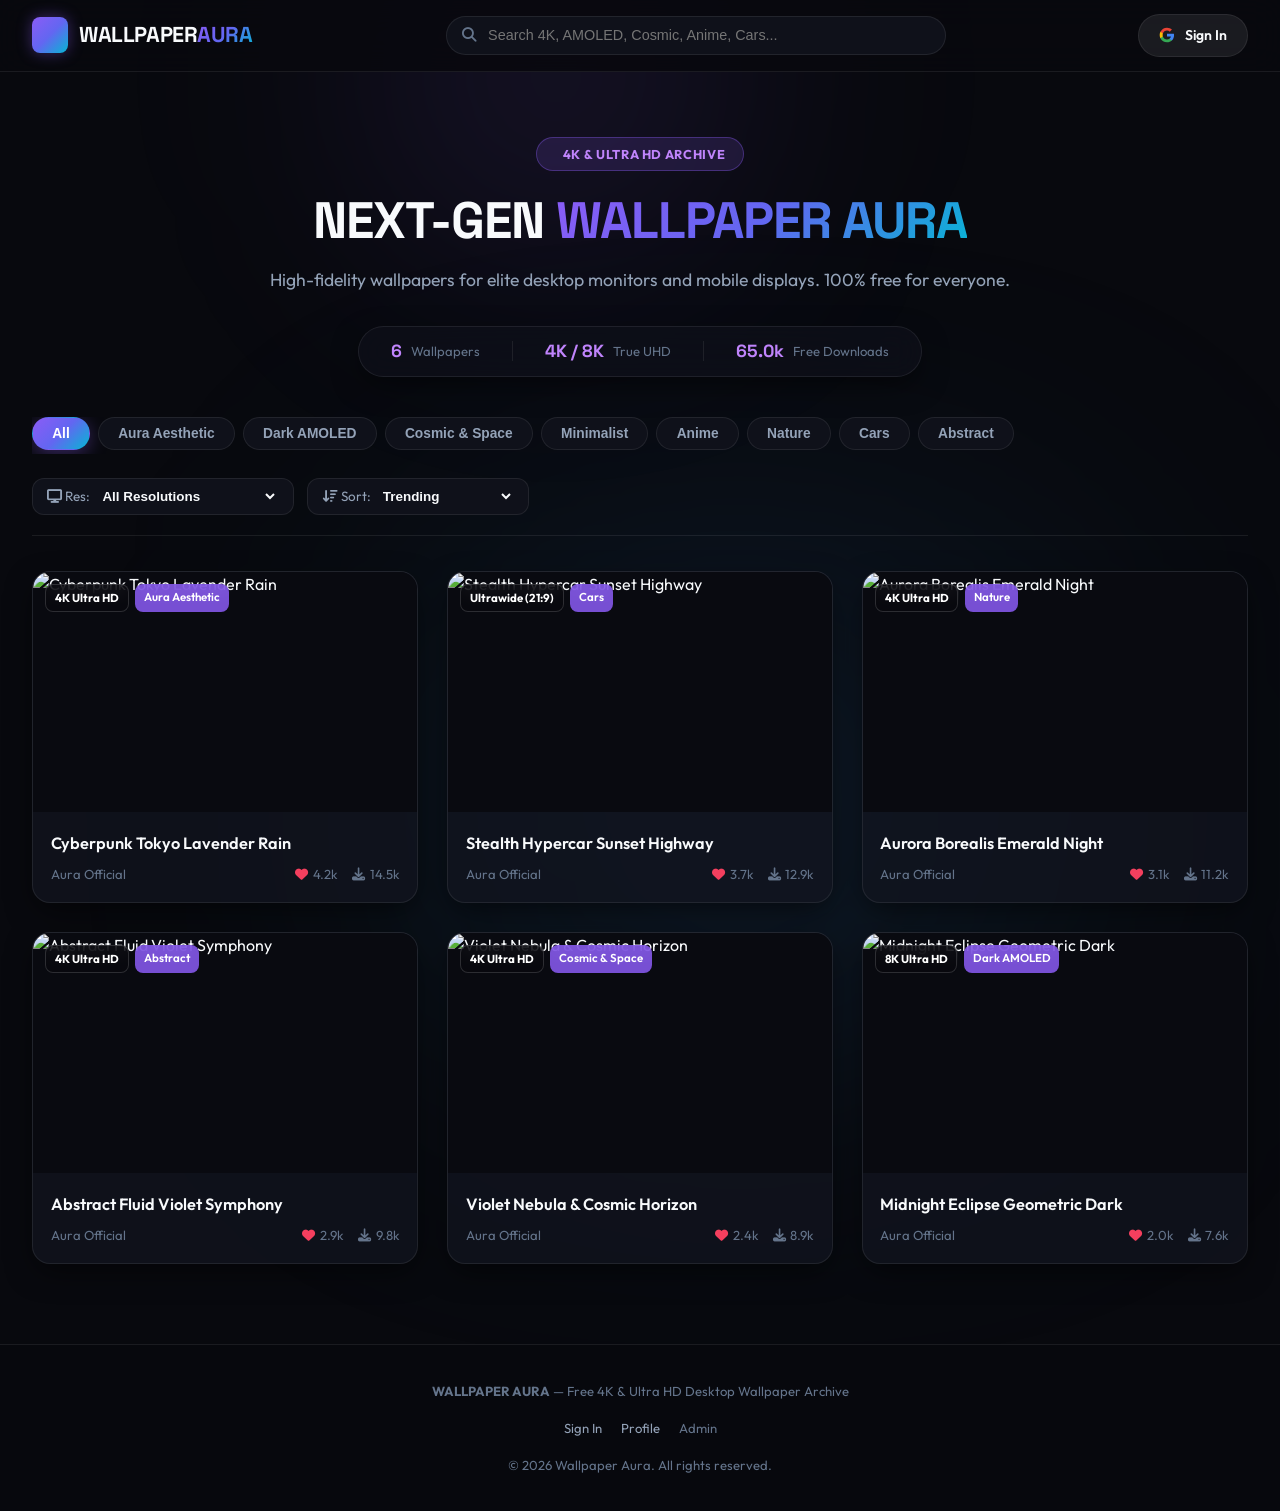
==== commit e985d9b8: "feat: complete violet theme, distinct page fonts, 100% free downloads with save popup, and standalon" ====
--- a/index.html
+++ b/index.html
@@ -5,17 +5,20 @@
     <meta name="viewport" content="width=device-width, initial-scale=1.0">
     <title>Wallpaper Aura | Free 4K & Ultra HD Desktop Wallpapers</title>
     <link rel="stylesheet" href="style.css">
-    <!-- Typography -->
+    <!-- Distinct Font for Gallery: Outfit & Space Grotesk -->
     <link rel="preconnect" href="https://fonts.googleapis.com">
     <link rel="preconnect" href="https://fonts.gstatic.com" crossorigin>
-    <link href="https://fonts.googleapis.com/css2?family=Outfit:wght@300;400;500;600;700;800&family=Space+Grotesk:wght@500;600;700&display=swap" rel="stylesheet">
-    <!-- FontAwesome 6 -->
+    <link href="https://fonts.googleapis.com/css2?family=Outfit:wght@300;400;500;600;700;800&family=Space+Grotesk:wght@500;600;700;800&display=swap" rel="stylesheet">
     <link rel="stylesheet" href="https://cdnjs.cloudflare.com/ajax/libs/font-awesome/6.4.0/css/all.min.css">
     <!-- Google Identity Services -->
     <script src="https://accounts.google.com/gsi/client" async defer></script>
 </head>
-<body>
-    <!-- Clean Standard Navbar -->
+<body class="page-gallery">
+    <!-- Ambient Aurora Glow Effects -->
+    <div class="aura-glow-top"></div>
+    <div class="aura-glow-bottom"></div>
+
+    <!-- Clean Violet Navbar -->
     <header class="navbar">
         <div class="nav-container">
             <a href="index.html" class="brand-logo">
@@ -26,26 +29,21 @@
             <!-- Search Box -->
             <div class="search-box">
                 <i class="fa-solid fa-magnifying-glass search-icon"></i>
-                <input type="text" id="searchInput" placeholder="Search wallpapers by title, tags, or category...">
+                <input type="text" id="searchInput" placeholder="Search 4K, AMOLED, Cosmic, Anime, Cars...">
                 <button class="clear-search-btn" id="clearSearchBtn"><i class="fa-solid fa-xmark"></i></button>
             </div>
 
-            <!-- Navigation Links -->
+            <!-- Navigation Links (Explore button removed as requested) -->
             <div class="nav-actions">
-                <a href="index.html" class="nav-tab-btn active">
-                    <i class="fa-solid fa-compass"></i>
-                    <span>Explore</span>
-                </a>
-
                 <!-- Upload 4K Button: Visible ONLY to Admins -->
                 <a href="upload.html" class="upload-btn hidden" id="adminUploadBtn" title="Admin Wallpaper Upload">
                     <i class="fa-solid fa-arrow-up-from-bracket"></i>
                     <span>Upload 4K</span>
                 </a>
 
-                <!-- Auth Section (Google Login / Profile) -->
+                <!-- Auth Section: Links directly to dedicated login page -->
                 <div class="auth-section" id="authSection">
-                    <button class="google-login-btn" id="googleLoginBtn">
+                    <a href="login.html" class="google-login-btn" id="googleLoginBtn">
                         <svg class="google-icon" viewBox="0 0 24 24" width="16" height="16">
                             <path fill="#4285F4" d="M22.56 12.25c0-.78-.07-1.53-.2-2.25H12v4.26h5.92c-.26 1.37-1.04 2.53-2.21 3.31v2.77h3.57c2.08-1.92 3.28-4.74 3.28-8.09z"/>
                             <path fill="#34A853" d="M12 23c2.97 0 5.46-.98 7.28-2.66l-3.57-2.77c-.98.66-2.23 1.06-3.71 1.06-2.86 0-5.29-1.93-6.16-4.53H2.18v2.84C3.99 20.53 7.7 23 12 23z"/>
@@ -53,9 +51,9 @@
                             <path fill="#EA4335" d="M12 5.38c1.62 0 3.06.56 4.21 1.64l3.15-3.15C17.45 2.09 14.97 1 12 1 7.7 1 3.99 3.47 2.18 7.06l3.66 2.84c.87-2.6 3.3-4.52 6.16-4.52z"/>
                         </svg>
                         <span>Sign In</span>
-                    </button>
+                    </a>
                     
-                    <!-- User Profile Pill -->
+                    <!-- User Profile Pill (Visible when logged in) -->
                     <a href="profile.html" class="user-profile-pill hidden" id="userProfilePill" title="View Profile & Download History">
                         <img src="" alt="Avatar" id="userAvatar" class="user-avatar">
                         <div class="user-info">
@@ -73,8 +71,9 @@
         <!-- Hero Section -->
         <section class="hero-section">
             <div class="hero-content">
-                <h1 class="hero-title">Free 4K & Ultra HD Wallpaper Archive</h1>
-                <p class="hero-subtitle">High-fidelity wallpapers for desktop and mobile displays. Completely free for everyone.</p>
+                <div class="hero-badge"><i class="fa-solid fa-sparkles"></i> 4K & ULTRA HD ARCHIVE</div>
+                <h1 class="hero-title">NEXT-GEN <span class="gradient-title">WALLPAPER AURA</span></h1>
+                <p class="hero-subtitle">High-fidelity wallpapers for elite desktop monitors and mobile displays. 100% free for everyone.</p>
                 
                 <div class="quick-stats">
                     <div class="stat-item">
@@ -89,7 +88,7 @@
                     <div class="stat-divider"></div>
                     <div class="stat-item">
                         <span class="stat-num" id="totalDownloadsCount">0</span>
-                        <span class="stat-label">Downloads</span>
+                        <span class="stat-label">Free Downloads</span>
                     </div>
                 </div>
             </div>
@@ -103,10 +102,8 @@
 
                 <div class="filters-subgroup">
                     <div class="filter-dropdown">
-                        <label for="resolutionFilter"><i class="fa-solid fa-display"></i> Resolution:</label>
-                        <select id="resolutionFilter">
-                            <!-- Populated dynamically -->
-                        </select>
+                        <label for="resolutionFilter"><i class="fa-solid fa-display"></i> Res:</label>
+                        <select id="resolutionFilter"></select>
                     </div>
 
                     <div class="filter-dropdown">
@@ -133,7 +130,7 @@
         </section>
     </main>
 
-    <!-- Wallpaper Preview & 4K Download Modal -->
+    <!-- Wallpaper Preview & 100% Free 4K Download Modal -->
     <div class="modal-overlay hidden" id="previewModal">
         <div class="preview-modal-card">
             <button class="close-modal-btn" id="closePreviewBtn"><i class="fa-solid fa-xmark"></i></button>
@@ -152,7 +149,7 @@
                     <div class="creator-badge">
                         <img src="" id="modalAuthorAvatar" class="author-avatar" alt="Author">
                         <div>
-                            <span class="author-name" id="modalAuthor">Uploader</span>
+                            <span class="author-name" id="modalAuthor">Aura Curated</span>
                         </div>
                     </div>
                 </div>
@@ -164,7 +161,7 @@
                     </div>
                     <div class="meta-box">
                         <span class="meta-label">Category</span>
-                        <span class="meta-val" id="modalCategory">Nature</span>
+                        <span class="meta-val" id="modalCategory">Cosmic & Space</span>
                     </div>
                     <div class="meta-box">
                         <span class="meta-label">Downloads</span>
@@ -178,12 +175,10 @@
 
                 <div class="modal-tags" id="modalTagsContainer"></div>
 
-                <!-- Multi-Resolution Download Options (Dynamically Rendered) -->
+                <!-- Multi-Resolution Download Options -->
                 <div class="download-tier-box">
-                    <span class="download-tier-title"><i class="fa-solid fa-download"></i> Select Download Resolution:</span>
-                    <div class="resolution-options-grid" id="modalResOptionsGrid">
-                        <!-- Populated dynamically from DB.getResolutions() -->
-                    </div>
+                    <span class="download-tier-title"><i class="fa-solid fa-download"></i> Choose Download Resolution:</span>
+                    <div class="resolution-options-grid" id="modalResOptionsGrid"></div>
                 </div>
 
                 <div class="modal-action-buttons">
@@ -191,43 +186,38 @@
                         <i class="fa-regular fa-heart"></i>
                         <span id="modalLikeText">Favorite</span>
                     </button>
+                    <!-- 100% Free Instant Download Button -->
                     <button class="download-action-btn" id="modalDownloadBtn">
                         <i class="fa-solid fa-download"></i>
                         <span id="modalDownloadLabel">Download Free (4K)</span>
                     </button>
                 </div>
-            </div>
-        </div>
-    </div>
-
-    <!-- Google Login Modal -->
-    <div class="modal-overlay hidden" id="googleModal">
-        <div class="google-modal-card">
-            <div class="google-header">
-                <svg class="google-logo-large" viewBox="0 0 24 24" width="36" height="36">
-                    <path fill="#4285F4" d="M22.56 12.25c0-.78-.07-1.53-.2-2.25H12v4.26h5.92c-.26 1.37-1.04 2.53-2.21 3.31v2.77h3.57c2.08-1.92 3.28-4.74 3.28-8.09z"/>
-                    <path fill="#34A853" d="M12 23c2.97 0 5.46-.98 7.28-2.66l-3.57-2.77c-.98.66-2.23 1.06-3.71 1.06-2.86 0-5.29-1.93-6.16-4.53H2.18v2.84C3.99 20.53 7.7 23 12 23z"/>
-                    <path fill="#FBBC05" d="M5.84 14.09c-.22-.66-.35-1.36-.35-2.09s.13-1.43.35-2.09V7.06H2.18C1.43 8.55 1 10.22 1 12s.43 3.45 1.18 4.94l2.85-2.22.81-.63z"/>
-                    <path fill="#EA4335" d="M12 5.38c1.62 0 3.06.56 4.21 1.64l3.15-3.15C17.45 2.09 14.97 1 12 1 7.7 1 3.99 3.47 2.18 7.06l3.66 2.84c.87-2.6 3.3-4.52 6.16-4.52z"/>
-                </svg>
-                <h3>Sign in with Google</h3>
-                <button class="close-modal-btn" id="closeGoogleModalBtn"><i class="fa-solid fa-xmark"></i></button>
-            </div>
-            <div class="google-body">
-                <p class="google-desc" id="googleModalSubtitle">
-                    Sign in with Google to download wallpapers in 4K resolution and track your personal download history. Free forever.
-                </p>
-
-                <!-- Official Google Identity Button placeholder -->
-                <div id="g_id_signin_box" style="display:flex; justify-content:center; margin-bottom:1rem;"></div>
-
-                <form id="googleLoginForm" class="custom-account-inputs">
-                    <input type="text" id="googleLoginName" placeholder="Your Name (e.g. Adithyan)" required>
-                    <input type="email" id="googleLoginEmail" placeholder="Your Google Email (e.g. adithyan@gmail.com)" required>
-                    <button type="submit" class="btn-google-custom-login">
-                        Continue with Google
-                    </button>
-                </form>
+
+                <!-- Dynamic Suggestion Popup (Shown when not logged in) -->
+                <div class="save-suggestion-popup" id="saveSuggestionPopup">
+                    <div class="save-popup-body">
+                        <div class="save-popup-badge"><i class="fa-solid fa-sparkles"></i> Save to Account</div>
+                        <p class="save-popup-msg">
+                            നിങ്ങൾക്ക് ഈ വാൾപേപ്പർ അക്കൗണ്ടിൽ സൂക്ഷിക്കണമെന്നുണ്ടെങ്കിൽ <strong>Sign in with Google</strong> ചെയ്യുക.
+                        </p>
+                        <span class="save-popup-sub">Keep this in your personal favorites & lifetime download history.</span>
+                    </div>
+                    <a href="login.html" class="save-popup-google-btn" id="savePopupGoogleBtn">
+                        <svg viewBox="0 0 24 24" width="16" height="16">
+                            <path fill="#4285F4" d="M22.56 12.25c0-.78-.07-1.53-.2-2.25H12v4.26h5.92c-.26 1.37-1.04 2.53-2.21 3.31v2.77h3.57c2.08-1.92 3.28-4.74 3.28-8.09z"/>
+                            <path fill="#34A853" d="M12 23c2.97 0 5.46-.98 7.28-2.66l-3.57-2.77c-.98.66-2.23 1.06-3.71 1.06-2.86 0-5.29-1.93-6.16-4.53H2.18v2.84C3.99 20.53 7.7 23 12 23z"/>
+                            <path fill="#FBBC05" d="M5.84 14.09c-.22-.66-.35-1.36-.35-2.09s.13-1.43.35-2.09V7.06H2.18C1.43 8.55 1 10.22 1 12s.43 3.45 1.18 4.94l2.85-2.22.81-.63z"/>
+                            <path fill="#EA4335" d="M12 5.38c1.62 0 3.06.56 4.21 1.64l3.15-3.15C17.45 2.09 14.97 1 12 1 7.7 1 3.99 3.47 2.18 7.06l3.66 2.84c.87-2.6 3.3-4.52 6.16-4.52z"/>
+                        </svg>
+                        <span>Sign In</span>
+                    </a>
+                </div>
+
+                <!-- Signed-in Active Account Status (Shown when logged in) -->
+                <div class="user-saved-status hidden" id="userSavedStatus">
+                    <i class="fa-solid fa-circle-check" style="color:var(--accent-emerald);"></i>
+                    <span>Signed in as <strong id="modalAccountName">User</strong> &bull; Wallpaper automatically tracked in your profile</span>
+                </div>
             </div>
         </div>
     </div>
@@ -242,11 +232,11 @@
                 <strong>WALLPAPER AURA</strong> — Free 4K & Ultra HD Desktop Wallpaper Archive
             </div>
             <div class="footer-links">
-                <a href="index.html" style="color:var(--text-secondary);text-decoration:none;margin-right:1rem;">Explore</a>
+                <a href="login.html" style="color:var(--text-secondary);text-decoration:none;margin-right:1rem;">Sign In</a>
                 <a href="profile.html" style="color:var(--text-secondary);text-decoration:none;margin-right:1rem;">Profile</a>
                 <a href="admin.html" id="footerAdminLink" style="color:var(--text-muted);text-decoration:none;">Admin</a>
             </div>
-            <div>&copy; 2026 Wallpaper Aura. Open source & free.</div>
+            <div>&copy; 2026 Wallpaper Aura. All rights reserved.</div>
         </div>
     </footer>
 
--- a/style.css
+++ b/style.css
@@ -1,37 +1,61 @@
 /* ==========================================================================
-   PSYCHO WALLPAPERS - CLEAN MODERN WALLPAPER PLATFORM
-   Clean Minimalist Dark Theme (Inspired by Wallhaven & Unsplash Dark)
+   WALLPAPER AURA - ULTRA PREMIUM VIOLET AESTHETIC THEME
+   Palette: Deep Midnight Obsidian, Royal Violet, Electric Indigo, Cosmic Lavender & Cyan
+   Distinct typography for every dedicated page.
    ========================================================================== */
 
+@import url('https://fonts.googleapis.com/css2?family=Cabinet+Grotesk:wght@500;700;800;900&family=JetBrains+Mono:wght@400;500;700&family=Outfit:wght@300;400;500;600;700;800&family=Plus+Jakarta+Sans:wght@400;500;600;700;800&family=Space+Grotesk:wght@500;600;700&display=swap');
+
 :root {
-    --bg-main: #0c0d12;
-    --bg-surface: #13161f;
-    --bg-card: #181b26;
-    --bg-card-hover: #1f2333;
+    --bg-main: #08090e;
+    --bg-surface: #0f111a;
+    --bg-card: rgba(18, 20, 31, 0.75);
+    --bg-card-hover: rgba(26, 29, 46, 0.9);
     --border-subtle: rgba(255, 255, 255, 0.08);
-    --border-focus: #3b82f6;
-
-    --accent-blue: #3b82f6;
-    --accent-blue-hover: #2563eb;
-    --accent-blue-soft: rgba(59, 130, 246, 0.12);
-    --accent-red: #ef4444;
+    --border-focus: #8b5cf6;
+
+    /* Violet Palette with Complementary Accents */
+    --accent-violet: #8b5cf6;
+    --accent-violet-hover: #7c3aed;
+    --accent-violet-soft: rgba(139, 92, 246, 0.15);
+    --accent-indigo: #6366f1;
+    --accent-lavender: #c084fc;
+    --accent-cyan: #06b6d4;
+    --accent-cyan-soft: rgba(6, 182, 212, 0.12);
+    --accent-red: #f43f5e;
     --accent-emerald: #10b981;
+
+    --accent-gradient: linear-gradient(135deg, #8b5cf6 0%, #6366f1 50%, #06b6d4 100%);
+    --accent-gradient-glow: linear-gradient(135deg, rgba(139, 92, 246, 0.3) 0%, rgba(6, 182, 212, 0.2) 100%);
 
     --text-primary: #f8fafc;
     --text-secondary: #94a3b8;
     --text-muted: #64748b;
 
-    --font-main: 'Outfit', -apple-system, BlinkMacSystemFont, 'Segoe UI', Roboto, sans-serif;
+    /* Distinct Typography Fonts for each page */
+    --font-gallery: 'Outfit', sans-serif;
     --font-heading: 'Space Grotesk', sans-serif;
-
-    --radius-sm: 6px;
-    --radius-md: 10px;
-    --radius-lg: 16px;
+    --font-login: 'Plus Jakarta Sans', sans-serif;
+    --font-admin: 'JetBrains Mono', monospace;
+    --font-upload: 'Cabinet Grotesk', sans-serif;
+    --font-profile: 'Poppins', sans-serif;
+
+    --radius-sm: 8px;
+    --radius-md: 12px;
+    --radius-lg: 18px;
     --radius-full: 9999px;
 
-    --transition: all 0.2s ease-in-out;
-    --shadow-card: 0 4px 20px -2px rgba(0, 0, 0, 0.5);
-}
+    --transition: all 0.25s cubic-bezier(0.16, 1, 0.3, 1);
+    --shadow-card: 0 10px 30px -5px rgba(0, 0, 0, 0.6);
+    --shadow-glow: 0 0 25px rgba(139, 92, 246, 0.25);
+}
+
+/* Page Specific Typography */
+body.page-gallery { font-family: var(--font-gallery); }
+body.page-login { font-family: var(--font-login); }
+body.page-admin { font-family: var(--font-admin); }
+body.page-upload { font-family: var(--font-upload); }
+body.page-profile { font-family: var(--font-profile); }
 
 /* Reset */
 * {
@@ -43,29 +67,55 @@
 body {
     background-color: var(--bg-main);
     color: var(--text-primary);
-    font-family: var(--font-main);
+    font-family: var(--font-gallery);
     line-height: 1.6;
     min-height: 100vh;
     display: flex;
     flex-direction: column;
     overflow-x: hidden;
-}
-
-/* Clean Header & Navbar */
+    position: relative;
+}
+
+/* Ambient Violet Aurora Glows */
+.aura-glow-top {
+    position: fixed;
+    top: -150px;
+    left: 20%;
+    width: 600px;
+    height: 450px;
+    background: radial-gradient(circle, rgba(139, 92, 246, 0.18) 0%, transparent 70%);
+    filter: blur(120px);
+    pointer-events: none;
+    z-index: 0;
+}
+
+.aura-glow-bottom {
+    position: fixed;
+    bottom: -150px;
+    right: 15%;
+    width: 700px;
+    height: 500px;
+    background: radial-gradient(circle, rgba(99, 102, 241, 0.15) 0%, rgba(6, 182, 212, 0.1) 70%, transparent 100%);
+    filter: blur(140px);
+    pointer-events: none;
+    z-index: 0;
+}
+
+/* Navbar */
 .navbar {
     position: sticky;
     top: 0;
     z-index: 100;
-    background: rgba(12, 13, 18, 0.92);
-    backdrop-filter: blur(12px);
-    -webkit-backdrop-filter: blur(12px);
+    background: rgba(8, 9, 14, 0.88);
+    backdrop-filter: blur(16px);
+    -webkit-backdrop-filter: blur(16px);
     border-bottom: 1px solid var(--border-subtle);
 }
 
 .nav-container {
     max-width: 1440px;
     margin: 0 auto;
-    padding: 0.85rem 1.75rem;
+    padding: 0.9rem 2rem;
     display: flex;
     align-items: center;
     justify-content: space-between;
@@ -75,69 +125,73 @@
 .brand-logo {
     display: flex;
     align-items: center;
-    gap: 0.65rem;
+    gap: 0.7rem;
     text-decoration: none;
     color: var(--text-primary);
     font-family: var(--font-heading);
     font-weight: 700;
-    font-size: 1.3rem;
-    letter-spacing: -0.01em;
+    font-size: 1.35rem;
+    letter-spacing: -0.02em;
     flex-shrink: 0;
 }
 
 .brand-icon {
-    width: 32px;
-    height: 32px;
+    width: 36px;
+    height: 36px;
     border-radius: var(--radius-sm);
-    background: var(--accent-blue);
+    background: var(--accent-gradient);
     color: #fff;
     display: flex;
     align-items: center;
     justify-content: center;
-    font-size: 0.95rem;
+    font-size: 1.05rem;
+    box-shadow: 0 0 15px rgba(139, 92, 246, 0.4);
 }
 
 .accent-text {
-    color: var(--accent-blue);
-    margin-left: 2px;
-}
-
-/* Search Bar */
+    background: var(--accent-gradient);
+    -webkit-background-clip: text;
+    -webkit-text-fill-color: transparent;
+    font-weight: 800;
+}
+
+/* Search Box */
 .search-box {
     position: relative;
     flex: 1;
-    max-width: 460px;
+    max-width: 500px;
 }
 
 .search-box input {
     width: 100%;
-    padding: 0.6rem 2.4rem 0.6rem 2.5rem;
+    padding: 0.65rem 2.6rem 0.65rem 2.6rem;
     background: var(--bg-surface);
     border: 1px solid var(--border-subtle);
     border-radius: var(--radius-full);
     color: var(--text-primary);
-    font-size: 0.88rem;
+    font-size: 0.9rem;
     outline: none;
     transition: var(--transition);
 }
 
 .search-box input:focus {
-    border-color: var(--accent-blue);
-    background: var(--bg-card);
+    border-color: var(--accent-violet);
+    box-shadow: 0 0 20px rgba(139, 92, 246, 0.25);
+    background: rgba(18, 20, 31, 0.95);
 }
 
 .search-icon {
     position: absolute;
-    left: 0.9rem;
+    left: 1rem;
     top: 50%;
     transform: translateY(-50%);
     color: var(--text-muted);
-    font-size: 0.88rem;
+    font-size: 0.9rem;
 }
 
 .clear-search-btn {
     position: absolute;
-    right: 0.75rem;
+    right: 0.85rem;
     top: 50%;
     transform: translateY(-50%);
     background: transparent;
@@ -155,42 +209,16 @@
 .nav-actions {
     display: flex;
     align-items: center;
-    gap: 0.75rem;
+    gap: 0.85rem;
     flex-shrink: 0;
 }
 
-.nav-tab-btn {
-    background: transparent;
-    border: 1px solid transparent;
-    color: var(--text-secondary);
-    padding: 0.5rem 0.9rem;
-    border-radius: var(--radius-md);
-    font-size: 0.88rem;
-    font-weight: 500;
-    cursor: pointer;
-    display: flex;
-    align-items: center;
-    gap: 0.45rem;
-    transition: var(--transition);
-}
-
-.nav-tab-btn:hover {
-    color: var(--text-primary);
-    background: rgba(255, 255, 255, 0.05);
-}
-
-.nav-tab-btn.active {
-    background: var(--accent-blue-soft);
-    color: var(--accent-blue);
-    border-color: rgba(59, 130, 246, 0.3);
-}
-
-/* Upload Button */
 .upload-btn {
-    background: var(--accent-blue);
-    color: #fff;
+    background: var(--accent-gradient);
+    color: #fff;
+    text-decoration: none;
     border: none;
-    padding: 0.52rem 1.1rem;
+    padding: 0.55rem 1.25rem;
     border-radius: var(--radius-full);
     font-size: 0.88rem;
     font-weight: 600;
@@ -199,170 +227,197 @@
     align-items: center;
     gap: 0.45rem;
     transition: var(--transition);
+    box-shadow: 0 4px 15px rgba(139, 92, 246, 0.3);
 }
 
 .upload-btn:hover {
-    background: var(--accent-blue-hover);
-    transform: translateY(-1px);
-}
-
-/* Google Login Button */
+    transform: translateY(-2px);
+    box-shadow: 0 6px 22px rgba(139, 92, 246, 0.45);
+}
+
 .google-login-btn {
     display: flex;
     align-items: center;
-    gap: 0.55rem;
+    gap: 0.6rem;
+    background: rgba(255, 255, 255, 0.08);
+    border: 1px solid var(--border-subtle);
+    color: var(--text-primary);
+    text-decoration: none;
+    font-weight: 600;
+    font-size: 0.88rem;
+    padding: 0.55rem 1.25rem;
+    border-radius: var(--radius-full);
+    cursor: pointer;
+    transition: var(--transition);
+}
+
+.google-login-btn:hover {
     background: #ffffff;
     color: #0f172a;
-    font-weight: 600;
-    font-size: 0.85rem;
-    padding: 0.5rem 1rem;
-    border: none;
+    border-color: #ffffff;
+    transform: translateY(-1px);
+}
+
+.user-profile-pill {
+    display: flex;
+    align-items: center;
+    gap: 0.75rem;
+    background: var(--bg-surface);
+    border: 1px solid var(--border-subtle);
+    padding: 0.25rem 0.85rem 0.25rem 0.35rem;
     border-radius: var(--radius-full);
-    cursor: pointer;
-    transition: var(--transition);
-}
-
-.google-login-btn:hover {
-    background: #f1f5f9;
-}
-
-/* User Profile Pill */
-.user-profile-pill {
-    display: flex;
-    align-items: center;
-    gap: 0.65rem;
-    background: var(--bg-surface);
-    border: 1px solid var(--border-subtle);
-    padding: 0.25rem 0.7rem 0.25rem 0.35rem;
-    border-radius: var(--radius-full);
+    text-decoration: none;
+    transition: var(--transition);
+}
+
+.user-profile-pill:hover {
+    border-color: var(--accent-violet);
+    box-shadow: 0 0 15px rgba(139, 92, 246, 0.2);
 }
 
 .user-avatar {
-    width: 28px;
-    height: 28px;
+    width: 30px;
+    height: 30px;
     border-radius: 50%;
     object-fit: cover;
+    border: 1.5px solid var(--accent-violet);
 }
 
 .user-info {
     display: flex;
     flex-direction: column;
-    line-height: 1.1;
+    line-height: 1.15;
 }
 
 .user-name {
     font-weight: 600;
-    font-size: 0.82rem;
+    font-size: 0.84rem;
     color: var(--text-primary);
 }
 
 .user-badge {
     font-size: 0.68rem;
-    color: var(--accent-blue);
-}
-
-.logout-btn {
-    background: transparent;
-    border: none;
-    color: var(--text-muted);
-    cursor: pointer;
-    font-size: 0.85rem;
-    padding: 0.25rem;
-    transition: var(--transition);
-}
-
-.logout-btn:hover {
-    color: var(--accent-red);
+    color: var(--accent-lavender);
+    font-weight: 600;
 }
 
 /* ==========================================================================
-   Clean Hero Section
+   Hero Section
    ========================================================================== */
 .hero-section {
-    padding: 3.5rem 1.5rem 2.2rem;
+    padding: 4rem 1.75rem 2.5rem;
     text-align: center;
+    position: relative;
+    z-index: 1;
 }
 
 .hero-content {
-    max-width: 720px;
+    max-width: 780px;
     margin: 0 auto;
+}
+
+.hero-badge {
+    display: inline-flex;
+    align-items: center;
+    gap: 0.5rem;
+    padding: 0.35rem 1.1rem;
+    border-radius: var(--radius-full);
+    background: var(--accent-violet-soft);
+    border: 1px solid rgba(139, 92, 246, 0.35);
+    color: var(--accent-lavender);
+    font-size: 0.8rem;
+    font-weight: 700;
+    letter-spacing: 0.05em;
+    margin-bottom: 1.25rem;
 }
 
 .hero-title {
     font-family: var(--font-heading);
-    font-size: clamp(1.8rem, 4vw, 2.8rem);
-    font-weight: 700;
+    font-size: clamp(2rem, 4.5vw, 3.2rem);
+    font-weight: 800;
     letter-spacing: -0.02em;
-    color: var(--text-primary);
-    margin-bottom: 0.65rem;
+    line-height: 1.18;
+    color: var(--text-primary);
+    margin-bottom: 0.9rem;
+}
+
+.gradient-title {
+    background: var(--accent-gradient);
+    -webkit-background-clip: text;
+    -webkit-text-fill-color: transparent;
 }
 
 .hero-subtitle {
-    font-size: 1.05rem;
+    font-size: 1.1rem;
     color: var(--text-secondary);
-    margin-bottom: 1.75rem;
+    margin-bottom: 2rem;
 }
 
 .quick-stats {
     display: inline-flex;
     align-items: center;
-    background: var(--bg-surface);
+    background: rgba(15, 17, 26, 0.7);
+    backdrop-filter: blur(14px);
     border: 1px solid var(--border-subtle);
     border-radius: var(--radius-full);
-    padding: 0.6rem 1.75rem;
-    gap: 1.75rem;
+    padding: 0.65rem 2rem;
+    gap: 2rem;
+    box-shadow: var(--shadow-card);
 }
 
 .stat-item {
     display: flex;
     align-items: center;
-    gap: 0.5rem;
+    gap: 0.55rem;
 }
 
 .stat-num {
-    font-size: 1.05rem;
-    font-weight: 700;
-    color: var(--text-primary);
+    font-size: 1.1rem;
+    font-weight: 800;
+    font-family: var(--font-heading);
+    color: var(--accent-lavender);
 }
 
 .stat-label {
-    font-size: 0.8rem;
+    font-size: 0.82rem;
     color: var(--text-muted);
 }
 
 .stat-divider {
     width: 1px;
-    height: 18px;
+    height: 20px;
     background: var(--border-subtle);
 }
 
 /* ==========================================================================
-   Controls Bar & Dynamic Category Filter Tabs
+   Controls Bar & Dynamic Category Pills
    ========================================================================== */
 .main-container {
     max-width: 1440px;
     margin: 0 auto;
-    padding: 0 1.75rem 4rem;
+    padding: 0 2rem 5rem;
     width: 100%;
+    position: relative;
+    z-index: 1;
 }
 
 .controls-bar {
     display: flex;
     align-items: center;
     justify-content: space-between;
-    gap: 1.25rem;
-    margin-bottom: 2rem;
+    gap: 1.5rem;
+    margin-bottom: 2.2rem;
     flex-wrap: wrap;
-    padding-bottom: 1rem;
+    padding-bottom: 1.2rem;
     border-bottom: 1px solid var(--border-subtle);
 }
 
 .category-tabs {
     display: flex;
     align-items: center;
-    gap: 0.45rem;
+    gap: 0.5rem;
     overflow-x: auto;
-    padding-bottom: 2px;
+    padding-bottom: 4px;
     scrollbar-width: none;
 }
 
@@ -374,10 +429,10 @@
     background: var(--bg-surface);
     border: 1px solid var(--border-subtle);
     color: var(--text-secondary);
-    padding: 0.45rem 1rem;
+    padding: 0.5rem 1.2rem;
     border-radius: var(--radius-full);
-    font-size: 0.84rem;
-    font-weight: 500;
+    font-size: 0.86rem;
+    font-weight: 600;
     cursor: pointer;
     white-space: nowrap;
     transition: var(--transition);
@@ -385,13 +440,15 @@
 
 .tab-btn:hover {
     color: var(--text-primary);
-    background: var(--bg-card);
+    border-color: rgba(139, 92, 246, 0.4);
+    background: rgba(139, 92, 246, 0.08);
 }
 
 .tab-btn.active {
-    background: var(--accent-blue);
-    color: #fff;
-    border-color: var(--accent-blue);
+    background: var(--accent-gradient);
+    color: #fff;
+    border-color: transparent;
+    box-shadow: 0 4px 18px rgba(139, 92, 246, 0.35);
 }
 
 .filters-subgroup {
@@ -404,12 +461,12 @@
 .filter-dropdown {
     display: flex;
     align-items: center;
-    gap: 0.45rem;
+    gap: 0.5rem;
     background: var(--bg-surface);
     border: 1px solid var(--border-subtle);
-    padding: 0.4rem 0.8rem;
+    padding: 0.45rem 0.9rem;
     border-radius: var(--radius-md);
-    font-size: 0.82rem;
+    font-size: 0.84rem;
     color: var(--text-secondary);
 }
 
@@ -417,14 +474,14 @@
     background: transparent;
     border: none;
     color: var(--text-primary);
-    font-size: 0.82rem;
+    font-size: 0.84rem;
     font-weight: 600;
     outline: none;
     cursor: pointer;
 }
 
 .filter-dropdown select option {
-    background: #181b26;
+    background: #10121a;
     color: #fff;
 }
 
@@ -433,8 +490,8 @@
    ========================================================================== */
 .gallery-grid {
     display: grid;
-    grid-template-columns: repeat(auto-fill, minmax(320px, 1fr));
-    gap: 1.5rem;
+    grid-template-columns: repeat(auto-fill, minmax(330px, 1fr));
+    gap: 1.8rem;
 }
 
 .wallpaper-card {
@@ -445,14 +502,15 @@
     position: relative;
     cursor: pointer;
     box-shadow: var(--shadow-card);
-    transition: transform 0.25s ease, border-color 0.25s ease;
+    transition: transform 0.3s cubic-bezier(0.16, 1, 0.3, 1), box-shadow 0.3s, border-color 0.3s;
     display: flex;
     flex-direction: column;
 }
 
 .wallpaper-card:hover {
-    transform: translateY(-4px);
-    border-color: rgba(59, 130, 246, 0.4);
+    transform: translateY(-6px);
+    box-shadow: 0 20px 40px -10px rgba(0, 0, 0, 0.8), 0 0 30px rgba(139, 92, 246, 0.2);
+    border-color: rgba(139, 92, 246, 0.45);
 }
 
 .card-image-wrap {
@@ -460,58 +518,59 @@
     width: 100%;
     aspect-ratio: 16 / 10;
     overflow: hidden;
-    background: #0f1118;
+    background: #090a10;
 }
 
 .card-img {
     width: 100%;
     height: 100%;
     object-fit: cover;
-    transition: transform 0.4s ease;
+    transition: transform 0.5s cubic-bezier(0.16, 1, 0.3, 1);
 }
 
 .wallpaper-card:hover .card-img {
-    transform: scale(1.04);
+    transform: scale(1.05);
 }
 
 .card-badges {
     position: absolute;
-    top: 0.65rem;
-    left: 0.65rem;
-    display: flex;
-    gap: 0.35rem;
+    top: 0.75rem;
+    left: 0.75rem;
+    display: flex;
+    gap: 0.4rem;
     z-index: 2;
 }
 
 .res-tag {
-    background: rgba(12, 13, 18, 0.75);
-    backdrop-filter: blur(6px);
-    border: 1px solid rgba(255, 255, 255, 0.12);
-    color: #fff;
-    font-size: 0.7rem;
+    background: rgba(8, 9, 14, 0.75);
+    backdrop-filter: blur(8px);
+    border: 1px solid rgba(255, 255, 255, 0.15);
+    color: #fff;
+    font-size: 0.72rem;
     font-weight: 700;
-    padding: 0.2rem 0.5rem;
+    padding: 0.25rem 0.55rem;
     border-radius: var(--radius-sm);
 }
 
 .category-tag {
-    background: rgba(59, 130, 246, 0.85);
-    color: #fff;
-    font-size: 0.7rem;
-    font-weight: 600;
-    padding: 0.2rem 0.5rem;
+    background: rgba(139, 92, 246, 0.85);
+    backdrop-filter: blur(8px);
+    color: #fff;
+    font-size: 0.72rem;
+    font-weight: 600;
+    padding: 0.25rem 0.55rem;
     border-radius: var(--radius-sm);
     text-transform: capitalize;
 }
 
 .card-hover-actions {
     position: absolute;
-    bottom: 0.65rem;
-    right: 0.65rem;
-    display: flex;
-    gap: 0.45rem;
+    bottom: 0.75rem;
+    right: 0.75rem;
+    display: flex;
+    gap: 0.5rem;
     opacity: 0;
-    transform: translateY(6px);
+    transform: translateY(8px);
     transition: var(--transition);
     z-index: 2;
 }
@@ -522,101 +581,617 @@
 }
 
 .quick-btn {
+    width: 36px;
+    height: 36px;
+    border-radius: 50%;
+    background: rgba(15, 17, 26, 0.85);
+    backdrop-filter: blur(10px);
+    border: 1px solid var(--border-subtle);
+    color: #fff;
+    display: flex;
+    align-items: center;
+    justify-content: center;
+    font-size: 0.95rem;
+    cursor: pointer;
+    transition: var(--transition);
+}
+
+.quick-btn:hover {
+    background: var(--accent-violet);
+    color: #fff;
+    transform: scale(1.08);
+}
+
+.quick-btn.liked {
+    background: var(--accent-red);
+    color: #fff;
+    border-color: var(--accent-red);
+}
+
+.card-body {
+    padding: 1.1rem;
+    display: flex;
+    flex-direction: column;
+    gap: 0.5rem;
+}
+
+.card-title {
+    font-size: 1.02rem;
+    font-weight: 600;
+    color: var(--text-primary);
+    white-space: nowrap;
+    overflow: hidden;
+    text-overflow: ellipsis;
+}
+
+.card-footer {
+    display: flex;
+    align-items: center;
+    justify-content: space-between;
+    font-size: 0.82rem;
+    color: var(--text-muted);
+}
+
+.author-chip {
+    display: flex;
+    align-items: center;
+    gap: 0.45rem;
+}
+
+.card-stats {
+    display: flex;
+    align-items: center;
+    gap: 0.85rem;
+}
+
+.stat-group {
+    display: flex;
+    align-items: center;
+    gap: 0.3rem;
+}
+
+/* ==========================================================================
+   Suggestion Banner (Dynamic under download button)
+   ========================================================================== */
+/* ==========================================================================
+   Suggestion Notification Popup (Dynamic Save & History)
+   ========================================================================== */
+.save-suggestion-popup {
+    background: linear-gradient(135deg, rgba(139, 92, 246, 0.12) 0%, rgba(99, 102, 241, 0.08) 100%);
+    border: 1px solid rgba(139, 92, 246, 0.35);
+    border-radius: var(--radius-md);
+    padding: 1rem 1.15rem;
+    margin-top: 1rem;
+    display: flex;
+    align-items: center;
+    justify-content: space-between;
+    gap: 1.25rem;
+    box-shadow: 0 4px 20px -2px rgba(139, 92, 246, 0.15);
+    position: relative;
+    overflow: hidden;
+    animation: fadeIn 0.3s ease;
+}
+
+.save-suggestion-popup::before {
+    content: '';
+    position: absolute;
+    top: 0;
+    left: 0;
+    width: 3px;
+    height: 100%;
+    background: var(--accent-gradient);
+}
+
+.save-popup-badge {
+    display: inline-flex;
+    align-items: center;
+    gap: 0.35rem;
+    font-size: 0.68rem;
+    font-weight: 700;
+    text-transform: uppercase;
+    letter-spacing: 0.08em;
+    color: var(--accent-lavender);
+    background: rgba(139, 92, 246, 0.2);
+    padding: 0.2rem 0.55rem;
+    border-radius: var(--radius-full);
+    margin-bottom: 0.35rem;
+}
+
+.save-popup-body {
+    flex: 1;
+}
+
+.save-popup-msg {
+    font-size: 0.84rem;
+    color: #e2e8f0;
+    line-height: 1.45;
+    margin-bottom: 0.2rem;
+}
+
+.save-popup-msg strong {
+    color: var(--accent-lavender);
+}
+
+.save-popup-sub {
+    display: block;
+    font-size: 0.74rem;
+    color: var(--text-secondary);
+}
+
+.save-popup-google-btn {
+    display: inline-flex;
+    align-items: center;
+    gap: 0.6rem;
+    background: #ffffff;
+    color: #1f2937;
+    font-family: var(--font-login);
+    font-weight: 600;
+    font-size: 0.8rem;
+    padding: 0.6rem 1.1rem;
+    border-radius: var(--radius-full);
+    text-decoration: none;
+    white-space: nowrap;
+    box-shadow: 0 2px 10px rgba(0, 0, 0, 0.2);
+    transition: var(--transition);
+    border: 1px solid rgba(255, 255, 255, 0.1);
+    flex-shrink: 0;
+}
+
+.save-popup-google-btn:hover {
+    background: #f1f5f9;
+    transform: translateY(-2px);
+    box-shadow: 0 6px 16px rgba(139, 92, 246, 0.3);
+}
+
+.user-saved-status {
+    background: rgba(16, 185, 129, 0.08);
+    border: 1px solid rgba(16, 185, 129, 0.25);
+    border-radius: var(--radius-md);
+    padding: 0.75rem 1rem;
+    margin-top: 1rem;
+    display: flex;
+    align-items: center;
+    gap: 0.75rem;
+    font-size: 0.82rem;
+    color: #a7f3d0;
+}
+
+@keyframes pulseGlow {
+    0%, 100% { box-shadow: 0 4px 20px -2px rgba(139, 92, 246, 0.15); }
+    50% { box-shadow: 0 4px 25px 4px rgba(139, 92, 246, 0.35); }
+}
+
+.save-suggestion-popup.highlight-pulse {
+    animation: pulseGlow 1.2s ease-in-out infinite;
+}
+
+.download-suggestion-banner {
+    background: rgba(139, 92, 246, 0.1);
+    border: 1px solid rgba(139, 92, 246, 0.3);
+    border-radius: var(--radius-md);
+    padding: 0.75rem 1rem;
+    margin-top: 0.9rem;
+    display: flex;
+    align-items: center;
+    justify-content: space-between;
+    gap: 1rem;
+    font-size: 0.82rem;
+    color: var(--accent-lavender);
+    animation: fadeIn 0.3s ease;
+}
+
+.download-suggestion-banner a {
+    color: #fff;
+    background: var(--accent-violet);
+    padding: 0.3rem 0.75rem;
+    border-radius: var(--radius-full);
+    text-decoration: none;
+    font-weight: 600;
+    font-size: 0.75rem;
+    white-space: nowrap;
+    transition: var(--transition);
+}
+
+.download-suggestion-banner a:hover {
+    background: var(--accent-violet-hover);
+}
+
+@keyframes fadeIn {
+    from { opacity: 0; transform: translateY(-5px); }
+    to { opacity: 1; transform: translateY(0); }
+}
+
+/* ==========================================================================
+   Modals & Dedicated Login Page
+   ========================================================================== */
+.modal-overlay {
+    position: fixed;
+    inset: 0;
+    background: rgba(5, 6, 10, 0.85);
+    backdrop-filter: blur(14px);
+    -webkit-backdrop-filter: blur(14px);
+    display: flex;
+    align-items: center;
+    justify-content: center;
+    padding: 1.5rem;
+    z-index: 1000;
+}
+
+.modal-overlay.hidden {
+    display: none !important;
+}
+
+.close-modal-btn {
+    position: absolute;
+    top: 1rem;
+    right: 1rem;
+    background: rgba(255, 255, 255, 0.08);
+    border: none;
     width: 34px;
     height: 34px;
     border-radius: 50%;
-    background: rgba(12, 13, 18, 0.85);
+    color: var(--text-primary);
+    cursor: pointer;
+    display: flex;
+    align-items: center;
+    justify-content: center;
+    transition: var(--transition);
+    z-index: 10;
+}
+
+.close-modal-btn:hover {
+    background: var(--accent-red);
+    transform: rotate(90deg);
+}
+
+/* Preview Modal Card */
+.preview-modal-card {
+    background: var(--bg-main);
+    border: 1px solid rgba(139, 92, 246, 0.25);
+    border-radius: var(--radius-lg);
+    max-width: 1080px;
+    width: 100%;
+    max-height: 90vh;
+    overflow-y: auto;
+    position: relative;
+    display: grid;
+    grid-template-columns: 1.35fr 1fr;
+    box-shadow: 0 25px 60px rgba(0, 0, 0, 0.9), 0 0 35px rgba(139, 92, 246, 0.15);
+}
+
+.preview-image-wrapper {
+    position: relative;
+    background: #000;
+    display: flex;
+    align-items: center;
+    justify-content: center;
+    min-height: 380px;
+}
+
+.preview-image-wrapper img {
+    width: 100%;
+    height: 100%;
+    object-fit: contain;
+    max-height: 75vh;
+}
+
+.image-overlay-tags {
+    position: absolute;
+    top: 1rem;
+    left: 1rem;
+    background: rgba(8, 9, 14, 0.75);
     backdrop-filter: blur(8px);
-    border: 1px solid var(--border-subtle);
-    color: #fff;
+    padding: 0.35rem 0.75rem;
+    border-radius: var(--radius-sm);
+    font-weight: 700;
+    font-size: 0.74rem;
+    border: 1px solid rgba(255, 255, 255, 0.15);
+}
+
+.fullscreen-view-btn {
+    position: absolute;
+    bottom: 1rem;
+    right: 1rem;
+    width: 36px;
+    height: 36px;
+    border-radius: 50%;
+    background: rgba(8, 9, 14, 0.75);
+    border: 1px solid rgba(255, 255, 255, 0.15);
+    color: #fff;
+    cursor: pointer;
     display: flex;
     align-items: center;
     justify-content: center;
-    font-size: 0.9rem;
-    cursor: pointer;
-    transition: var(--transition);
-}
-
-.quick-btn:hover {
-    background: var(--accent-blue);
-    color: #fff;
-}
-
-.quick-btn.liked {
-    background: var(--accent-red);
-    color: #fff;
-    border-color: var(--accent-red);
-}
-
-.card-body {
-    padding: 1rem;
+    transition: var(--transition);
+}
+
+.fullscreen-view-btn:hover {
+    background: var(--accent-violet);
+}
+
+.preview-info-panel {
+    padding: 2.2rem;
     display: flex;
     flex-direction: column;
-    gap: 0.5rem;
-}
-
-.card-title {
-    font-size: 0.98rem;
-    font-weight: 600;
-    color: var(--text-primary);
-    white-space: nowrap;
-    overflow: hidden;
-    text-overflow: ellipsis;
-}
-
-.card-footer {
-    display: flex;
-    align-items: center;
     justify-content: space-between;
-    font-size: 0.8rem;
-    color: var(--text-muted);
-}
-
-.author-chip {
-    display: flex;
-    align-items: center;
-    gap: 0.45rem;
-}
-
-.author-avatar-small {
-    width: 20px;
-    height: 20px;
+    gap: 1.4rem;
+}
+
+.modal-header-info h2 {
+    font-family: var(--font-heading);
+    font-size: 1.6rem;
+    font-weight: 800;
+    line-height: 1.25;
+    margin-bottom: 0.6rem;
+}
+
+.creator-badge {
+    display: flex;
+    align-items: center;
+    gap: 0.65rem;
+}
+
+.author-avatar {
+    width: 34px;
+    height: 34px;
     border-radius: 50%;
     object-fit: cover;
 }
 
-.card-stats {
-    display: flex;
-    align-items: center;
+.author-name {
+    font-size: 0.9rem;
+    font-weight: 600;
+    color: var(--accent-lavender);
+}
+
+.modal-meta-grid {
+    display: grid;
+    grid-template-columns: 1fr 1fr;
     gap: 0.75rem;
 }
 
-.stat-group {
-    display: flex;
-    align-items: center;
-    gap: 0.3rem;
-}
-
-/* No results */
-.no-results {
+.meta-box {
+    background: var(--bg-surface);
+    border: 1px solid var(--border-subtle);
+    padding: 0.7rem 0.9rem;
+    border-radius: var(--radius-md);
+    display: flex;
+    flex-direction: column;
+}
+
+.meta-label {
+    font-size: 0.72rem;
+    color: var(--text-muted);
+}
+
+.meta-val {
+    font-size: 0.9rem;
+    font-weight: 700;
+    color: var(--text-primary);
+}
+
+.modal-tags {
+    display: flex;
+    flex-wrap: wrap;
+    gap: 0.4rem;
+}
+
+.tag-chip {
+    background: var(--bg-surface);
+    border: 1px solid var(--border-subtle);
+    padding: 0.25rem 0.6rem;
+    border-radius: var(--radius-sm);
+    font-size: 0.75rem;
+    color: var(--text-secondary);
+}
+
+/* Resolution Options Grid */
+.download-tier-box {
+    background: var(--bg-surface);
+    border: 1px solid var(--border-subtle);
+    border-radius: var(--radius-md);
+    padding: 1rem;
+}
+
+.download-tier-title {
+    display: block;
+    font-size: 0.82rem;
+    font-weight: 600;
+    margin-bottom: 0.75rem;
+}
+
+.resolution-options-grid {
+    display: grid;
+    grid-template-columns: 1fr 1fr;
+    gap: 0.6rem;
+}
+
+.res-download-btn {
+    background: var(--bg-card);
+    border: 1px solid var(--border-subtle);
+    border-radius: var(--radius-sm);
+    padding: 0.6rem 0.75rem;
+    text-align: left;
+    cursor: pointer;
+    transition: var(--transition);
+}
+
+.res-download-btn:hover {
+    border-color: var(--accent-violet);
+    background: rgba(139, 92, 246, 0.08);
+}
+
+.res-download-btn.active-res {
+    border-color: var(--accent-violet);
+    background: var(--accent-violet-soft);
+    box-shadow: 0 0 12px rgba(139, 92, 246, 0.25);
+}
+
+.res-title {
+    display: block;
+    font-size: 0.84rem;
+    font-weight: 700;
+    color: var(--text-primary);
+}
+
+.res-sub {
+    display: block;
+    font-size: 0.68rem;
+    color: var(--text-muted);
+}
+
+.modal-action-buttons {
+    display: flex;
+    gap: 0.75rem;
+}
+
+.like-action-btn {
+    background: var(--bg-surface);
+    border: 1px solid var(--border-subtle);
+    color: var(--text-primary);
+    padding: 0.8rem 1.3rem;
+    border-radius: var(--radius-md);
+    font-size: 0.9rem;
+    font-weight: 600;
+    cursor: pointer;
+    display: flex;
+    align-items: center;
+    gap: 0.5rem;
+    transition: var(--transition);
+}
+
+.like-action-btn:hover {
+    color: var(--accent-red);
+    border-color: var(--accent-red);
+}
+
+.like-action-btn.active {
+    background: var(--accent-red);
+    color: #fff;
+    border-color: var(--accent-red);
+}
+
+.download-action-btn {
+    flex: 1;
+    background: var(--accent-gradient);
+    color: #fff;
+    border: none;
+    padding: 0.8rem 1.3rem;
+    border-radius: var(--radius-md);
+    font-size: 0.95rem;
+    font-weight: 700;
+    display: flex;
+    align-items: center;
+    justify-content: center;
+    gap: 0.55rem;
+    cursor: pointer;
+    transition: var(--transition);
+    box-shadow: 0 4px 20px rgba(139, 92, 246, 0.35);
+}
+
+.download-action-btn:hover {
+    transform: translateY(-2px);
+    box-shadow: 0 6px 25px rgba(139, 92, 246, 0.5);
+}
+
+/* ==========================================================================
+   Dedicated Login Page Styles (login.html)
+   ========================================================================== */
+.login-page-container {
+    max-width: 460px;
+    width: 100%;
+    margin: 4.5rem auto;
+    padding: 2.5rem;
+    background: var(--bg-surface);
+    border: 1px solid rgba(139, 92, 246, 0.3);
+    border-radius: var(--radius-lg);
+    box-shadow: 0 25px 60px rgba(0, 0, 0, 0.9), 0 0 35px rgba(139, 92, 246, 0.15);
+    position: relative;
+    z-index: 1;
+}
+
+.login-header {
     text-align: center;
-    padding: 5rem 1rem;
+    margin-bottom: 2rem;
+}
+
+.login-header .google-logo-large {
+    margin-bottom: 0.85rem;
+}
+
+.login-header h2 {
+    font-size: 1.5rem;
+    font-weight: 800;
+    letter-spacing: -0.02em;
+    margin-bottom: 0.4rem;
+}
+
+.login-header p {
+    font-size: 0.86rem;
     color: var(--text-secondary);
 }
 
-.empty-icon {
-    font-size: 3rem;
-    color: var(--text-muted);
-    margin-bottom: 1rem;
+.login-form-group {
+    display: flex;
+    flex-direction: column;
+    gap: 0.4rem;
+    margin-bottom: 1.1rem;
+    text-align: left;
+}
+
+.login-form-group label {
+    font-size: 0.8rem;
+    font-weight: 600;
+    color: var(--text-secondary);
+}
+
+.login-form-group input {
+    background: var(--bg-main);
+    border: 1px solid var(--border-subtle);
+    border-radius: var(--radius-sm);
+    padding: 0.75rem 1rem;
+    color: var(--text-primary);
+    font-size: 0.92rem;
+    outline: none;
+    transition: var(--transition);
+}
+
+.login-form-group input:focus {
+    border-color: var(--accent-violet);
+    box-shadow: 0 0 15px rgba(139, 92, 246, 0.25);
+}
+
+.btn-login-submit {
+    width: 100%;
+    background: var(--accent-gradient);
+    color: #fff;
+    border: none;
+    padding: 0.85rem;
+    border-radius: var(--radius-md);
+    font-weight: 700;
+    font-size: 0.95rem;
+    cursor: pointer;
+    transition: var(--transition);
+    display: flex;
+    align-items: center;
+    justify-content: center;
+    gap: 0.6rem;
+    margin-top: 0.8rem;
+    box-shadow: 0 4px 18px rgba(139, 92, 246, 0.35);
+}
+
+.btn-login-submit:hover {
+    transform: translateY(-2px);
+    box-shadow: 0 6px 25px rgba(139, 92, 246, 0.5);
 }
 
 /* ==========================================================================
-   Admin Panel & Management Dashboard
+   Admin Panel Styles (admin.html)
    ========================================================================== */
 .admin-container {
     max-width: 1440px;
     margin: 0 auto;
-    padding: 2rem 1.75rem 5rem;
+    padding: 2.5rem 2rem 5rem;
 }
 
 .admin-header {
@@ -624,72 +1199,60 @@
     align-items: center;
     justify-content: space-between;
     gap: 1.5rem;
-    margin-bottom: 2rem;
+    margin-bottom: 2.2rem;
     flex-wrap: wrap;
 }
 
 .admin-badge {
     display: inline-block;
-    padding: 0.2rem 0.65rem;
+    padding: 0.25rem 0.75rem;
     border-radius: var(--radius-full);
-    background: var(--accent-blue-soft);
-    color: var(--accent-blue);
+    background: var(--accent-violet-soft);
+    color: var(--accent-lavender);
     font-size: 0.78rem;
-    font-weight: 600;
+    font-weight: 700;
     margin-bottom: 0.4rem;
 }
 
 .admin-title-area h2 {
     font-family: var(--font-heading);
-    font-size: 1.85rem;
-    font-weight: 700;
-}
-
-.admin-title-area p {
-    color: var(--text-secondary);
-    font-size: 0.9rem;
-}
-
-.admin-quick-actions {
-    display: flex;
-    align-items: center;
-    gap: 0.75rem;
-}
-
-/* Admin Sections Grid: Categories & Admin Accounts */
+    font-size: 2rem;
+    font-weight: 800;
+}
+
 .admin-management-grid {
     display: grid;
     grid-template-columns: 1fr 1fr;
-    gap: 1.5rem;
-    margin-bottom: 2rem;
+    gap: 1.8rem;
+    margin-bottom: 2.5rem;
 }
 
 .admin-box-card {
     background: var(--bg-card);
     border: 1px solid var(--border-subtle);
     border-radius: var(--radius-lg);
-    padding: 1.5rem;
+    padding: 1.6rem;
     box-shadow: var(--shadow-card);
 }
 
 .admin-box-card h3 {
-    font-size: 1.1rem;
+    font-size: 1.15rem;
     font-weight: 700;
-    margin-bottom: 0.3rem;
+    margin-bottom: 0.35rem;
     display: flex;
     align-items: center;
     gap: 0.5rem;
 }
 
 .box-desc {
-    font-size: 0.82rem;
+    font-size: 0.84rem;
     color: var(--text-muted);
     margin-bottom: 1.25rem;
 }
 
 .inline-form {
     display: flex;
-    gap: 0.6rem;
+    gap: 0.65rem;
     margin-bottom: 1.25rem;
 }
 
@@ -698,26 +1261,31 @@
     background: var(--bg-surface);
     border: 1px solid var(--border-subtle);
     border-radius: var(--radius-sm);
-    padding: 0.55rem 0.85rem;
+    padding: 0.65rem 0.9rem;
     color: var(--text-primary);
     font-size: 0.88rem;
     outline: none;
 }
 
 .inline-form input:focus {
-    border-color: var(--accent-blue);
+    border-color: var(--accent-violet);
 }
 
 .btn-inline {
-    background: var(--accent-blue);
+    background: var(--accent-violet);
     color: #fff;
     border: none;
-    padding: 0.55rem 1rem;
+    padding: 0.65rem 1.15rem;
     border-radius: var(--radius-sm);
     font-weight: 600;
-    font-size: 0.85rem;
+    font-size: 0.86rem;
     cursor: pointer;
     white-space: nowrap;
+    transition: var(--transition);
+}
+
+.btn-inline:hover {
+    background: var(--accent-violet-hover);
 }
 
 .items-tag-list {
@@ -729,12 +1297,12 @@
 .item-chip {
     background: var(--bg-surface);
     border: 1px solid var(--border-subtle);
-    padding: 0.3rem 0.7rem;
+    padding: 0.35rem 0.8rem;
     border-radius: var(--radius-full);
     font-size: 0.82rem;
     display: flex;
     align-items: center;
-    gap: 0.5rem;
+    gap: 0.55rem;
     color: var(--text-secondary);
 }
 
@@ -743,7 +1311,7 @@
     border: none;
     color: var(--text-muted);
     cursor: pointer;
-    font-size: 0.78rem;
+    font-size: 0.8rem;
     transition: var(--transition);
 }
 
@@ -761,12 +1329,12 @@
 }
 
 .table-header-bar {
-    padding: 1.2rem 1.5rem;
+    padding: 1.3rem 1.6rem;
     border-bottom: 1px solid var(--border-subtle);
 }
 
 .table-header-bar h3 {
-    font-size: 1.1rem;
+    font-size: 1.15rem;
     font-weight: 700;
     display: flex;
     align-items: center;
@@ -784,7 +1352,7 @@
 }
 
 .admin-table th {
-    padding: 0.85rem 1.25rem;
+    padding: 0.9rem 1.4rem;
     background: var(--bg-surface);
     color: var(--text-muted);
     font-size: 0.75rem;
@@ -794,14 +1362,14 @@
 }
 
 .admin-table td {
-    padding: 0.85rem 1.25rem;
+    padding: 0.9rem 1.4rem;
     border-bottom: 1px solid var(--border-subtle);
     vertical-align: middle;
 }
 
 .table-thumb {
-    width: 58px;
-    height: 38px;
+    width: 60px;
+    height: 40px;
     border-radius: var(--radius-sm);
     object-fit: cover;
 }
@@ -812,605 +1380,39 @@
     color: var(--accent-red);
     cursor: pointer;
     font-size: 0.95rem;
-    padding: 0.35rem;
+    padding: 0.4rem;
     border-radius: var(--radius-sm);
 }
 
 .btn-del-sm:hover {
-    background: rgba(239, 68, 68, 0.15);
-}
-
-/* ==========================================================================
-   Modals
-   ========================================================================== */
-.modal-overlay {
-    position: fixed;
-    inset: 0;
-    background: rgba(0, 0, 0, 0.82);
-    backdrop-filter: blur(8px);
-    -webkit-backdrop-filter: blur(8px);
-    display: flex;
-    align-items: center;
-    justify-content: center;
-    padding: 1.5rem;
-    z-index: 1000;
-}
-
-.modal-overlay.hidden {
-    display: none;
-    opacity: 0;
-    pointer-events: none;
-}
-
-.close-modal-btn {
-    position: absolute;
-    top: 1rem;
-    right: 1rem;
-    background: rgba(255, 255, 255, 0.08);
+    background: rgba(244, 63, 94, 0.15);
+}
+
+/* Utilities */
+.btn-primary {
+    background: var(--accent-gradient);
+    color: #fff;
     border: none;
-    width: 32px;
-    height: 32px;
-    border-radius: 50%;
-    color: var(--text-primary);
-    cursor: pointer;
-    display: flex;
-    align-items: center;
-    justify-content: center;
-    transition: var(--transition);
-    z-index: 10;
-}
-
-.close-modal-btn:hover {
-    background: var(--accent-red);
-}
-
-/* Preview Modal */
-.preview-modal-card {
-    background: var(--bg-main);
-    border: 1px solid var(--border-subtle);
-    border-radius: var(--radius-lg);
-    max-width: 1050px;
-    width: 100%;
-    max-height: 90vh;
-    overflow-y: auto;
-    position: relative;
-    display: grid;
-    grid-template-columns: 1.3fr 1fr;
-    box-shadow: 0 20px 50px rgba(0, 0, 0, 0.8);
-}
-
-.preview-image-wrapper {
-    position: relative;
-    background: #000;
-    display: flex;
-    align-items: center;
-    justify-content: center;
-    min-height: 380px;
-}
-
-.preview-image-wrapper img {
-    width: 100%;
-    height: 100%;
-    object-fit: contain;
-    max-height: 75vh;
-}
-
-.image-overlay-tags {
-    position: absolute;
-    top: 0.85rem;
-    left: 0.85rem;
-    background: rgba(0, 0, 0, 0.7);
-    padding: 0.3rem 0.65rem;
-    border-radius: var(--radius-sm);
-    font-weight: 700;
-    font-size: 0.72rem;
-    border: 1px solid rgba(255, 255, 255, 0.15);
-}
-
-.fullscreen-view-btn {
-    position: absolute;
-    bottom: 0.85rem;
-    right: 0.85rem;
-    width: 34px;
-    height: 34px;
-    border-radius: 50%;
-    background: rgba(0, 0, 0, 0.7);
-    border: 1px solid rgba(255, 255, 255, 0.15);
-    color: #fff;
-    cursor: pointer;
-    display: flex;
-    align-items: center;
-    justify-content: center;
-}
-
-.preview-info-panel {
-    padding: 2rem;
-    display: flex;
-    flex-direction: column;
-    justify-content: space-between;
-    gap: 1.3rem;
-}
-
-.modal-header-info h2 {
-    font-family: var(--font-heading);
-    font-size: 1.5rem;
-    font-weight: 700;
-    margin-bottom: 0.6rem;
-}
-
-.creator-badge {
-    display: flex;
-    align-items: center;
-    gap: 0.65rem;
-}
-
-.author-avatar {
-    width: 34px;
-    height: 34px;
-    border-radius: 50%;
-    object-fit: cover;
-}
-
-.modal-meta-grid {
-    display: grid;
-    grid-template-columns: 1fr 1fr;
-    gap: 0.65rem;
-}
-
-.meta-box {
-    background: var(--bg-surface);
-    border: 1px solid var(--border-subtle);
-    padding: 0.65rem 0.85rem;
-    border-radius: var(--radius-md);
-    display: flex;
-    flex-direction: column;
-}
-
-.meta-label {
-    font-size: 0.7rem;
-    color: var(--text-muted);
-}
-
-.meta-val {
-    font-size: 0.88rem;
-    font-weight: 700;
-    color: var(--text-primary);
-}
-
-.modal-tags {
-    display: flex;
-    flex-wrap: wrap;
-    gap: 0.35rem;
-}
-
-.tag-chip {
-    background: var(--bg-surface);
-    border: 1px solid var(--border-subtle);
-    padding: 0.2rem 0.55rem;
-    border-radius: var(--radius-sm);
-    font-size: 0.72rem;
-    color: var(--text-secondary);
-}
-
-/* Resolution Options */
-.download-tier-box {
-    background: var(--bg-surface);
-    border: 1px solid var(--border-subtle);
-    border-radius: var(--radius-md);
-    padding: 0.9rem;
-}
-
-.download-tier-title {
-    display: block;
-    font-size: 0.8rem;
-    font-weight: 600;
-    margin-bottom: 0.65rem;
-}
-
-.resolution-options-grid {
-    display: grid;
-    grid-template-columns: 1fr 1fr;
-    gap: 0.5rem;
-}
-
-.res-download-btn {
-    background: var(--bg-card);
-    border: 1px solid var(--border-subtle);
-    border-radius: var(--radius-sm);
-    padding: 0.55rem 0.7rem;
-    text-align: left;
-    cursor: pointer;
-    transition: var(--transition);
-}
-
-.res-download-btn:hover {
-    border-color: var(--accent-blue);
-}
-
-.res-download-btn.active-res {
-    border-color: var(--accent-blue);
-    background: var(--accent-blue-soft);
-}
-
-.res-title {
-    display: block;
-    font-size: 0.82rem;
-    font-weight: 600;
-    color: var(--text-primary);
-}
-
-.res-sub {
-    display: block;
-    font-size: 0.68rem;
-    color: var(--text-muted);
-}
-
-.modal-action-buttons {
-    display: flex;
-    gap: 0.75rem;
-}
-
-.like-action-btn {
-    background: var(--bg-surface);
-    border: 1px solid var(--border-subtle);
-    color: var(--text-primary);
-    padding: 0.75rem 1.2rem;
-    border-radius: var(--radius-md);
-    font-size: 0.88rem;
-    font-weight: 600;
-    cursor: pointer;
-    display: flex;
-    align-items: center;
-    gap: 0.5rem;
-    transition: var(--transition);
-}
-
-.like-action-btn:hover {
-    color: var(--accent-red);
-    border-color: var(--accent-red);
-}
-
-.like-action-btn.active {
-    background: var(--accent-red);
-    color: #fff;
-    border-color: var(--accent-red);
-}
-
-.download-action-btn {
-    flex: 1;
-    background: var(--accent-blue);
-    color: #fff;
-    text-decoration: none;
-    padding: 0.75rem 1.2rem;
-    border-radius: var(--radius-md);
-    font-size: 0.92rem;
-    font-weight: 600;
-    display: flex;
-    align-items: center;
-    justify-content: center;
-    gap: 0.5rem;
-    transition: var(--transition);
-}
-
-.download-action-btn:hover {
-    background: var(--accent-blue-hover);
-}
-
-/* ==========================================================================
-   Upload Modal (Clean & Open to Everyone)
-   ========================================================================== */
-.upload-modal-card {
-    background: var(--bg-main);
-    border: 1px solid var(--border-subtle);
-    border-radius: var(--radius-lg);
-    max-width: 600px;
-    width: 100%;
-    padding: 2rem;
-    position: relative;
-    max-height: 90vh;
-    overflow-y: auto;
-}
-
-.modal-title-bar {
-    display: flex;
-    align-items: center;
-    justify-content: space-between;
-    margin-bottom: 1.25rem;
-}
-
-.modal-title-bar h3 {
-    font-size: 1.25rem;
-    font-family: var(--font-heading);
-    font-weight: 700;
-}
-
-.drop-zone {
-    border: 2px dashed rgba(255, 255, 255, 0.15);
-    border-radius: var(--radius-md);
-    padding: 2rem 1.25rem;
-    text-align: center;
-    cursor: pointer;
-    position: relative;
-    background: var(--bg-surface);
-    transition: var(--transition);
-    margin-bottom: 0.85rem;
-}
-
-.drop-zone:hover {
-    border-color: var(--accent-blue);
-}
-
-.file-input-hidden {
-    position: absolute;
-    inset: 0;
-    opacity: 0;
-    cursor: pointer;
-    width: 100%;
-    height: 100%;
-}
-
-.drop-icon {
-    font-size: 2.2rem;
-    color: var(--accent-blue);
-    margin-bottom: 0.6rem;
-}
-
-.drop-text {
-    font-size: 0.92rem;
-    font-weight: 500;
-    margin-bottom: 0.25rem;
-}
-
-.highlight {
-    color: var(--accent-blue);
-    text-decoration: underline;
-}
-
-.drop-hint {
-    font-size: 0.72rem;
-    color: var(--text-muted);
-}
-
-.image-preview-box {
-    position: relative;
-    max-height: 200px;
-    border-radius: var(--radius-sm);
-    overflow: hidden;
-}
-
-.image-preview-box img {
-    width: 100%;
-    max-height: 200px;
-    object-fit: cover;
-}
-
-.remove-upload-img {
-    position: absolute;
-    top: 0.5rem;
-    right: 0.5rem;
-    background: rgba(0, 0, 0, 0.75);
-    color: var(--accent-red);
-    border: none;
-    border-radius: 50%;
-    width: 30px;
-    height: 30px;
-    cursor: pointer;
-}
-
-.or-separator {
-    text-align: center;
-    position: relative;
-    margin: 1rem 0;
-}
-
-.or-separator::before {
-    content: '';
-    position: absolute;
-    top: 50%;
-    left: 0;
-    right: 0;
-    height: 1px;
-    background: var(--border-subtle);
-}
-
-.or-separator span {
-    position: relative;
-    background: var(--bg-main);
-    padding: 0 0.8rem;
-    font-size: 0.72rem;
-    color: var(--text-muted);
-}
-
-.form-row {
-    display: grid;
-    grid-template-columns: 1fr 1fr;
-    gap: 0.85rem;
-    margin-bottom: 0.85rem;
-}
-
-.form-group {
-    display: flex;
-    flex-direction: column;
-    gap: 0.35rem;
-    margin-bottom: 0.85rem;
-}
-
-.form-group label {
-    font-size: 0.78rem;
-    font-weight: 600;
-    color: var(--text-secondary);
-}
-
-.form-group input,
-.form-group select {
-    background: var(--bg-surface);
-    border: 1px solid var(--border-subtle);
-    border-radius: var(--radius-sm);
-    padding: 0.6rem 0.85rem;
-    color: var(--text-primary);
-    font-size: 0.86rem;
-    outline: none;
-    transition: var(--transition);
-}
-
-.form-group input:focus,
-.form-group select:focus {
-    border-color: var(--accent-blue);
-}
-
-.form-footer {
-    display: flex;
-    align-items: center;
-    justify-content: flex-end;
-    gap: 0.75rem;
-    margin-top: 1.25rem;
-}
-
-.btn-primary {
-    background: var(--accent-blue);
-    color: #fff;
-    border: none;
-    padding: 0.6rem 1.3rem;
+    padding: 0.65rem 1.4rem;
     border-radius: var(--radius-full);
     font-weight: 600;
-    font-size: 0.88rem;
-    cursor: pointer;
-    transition: var(--transition);
-}
-
-.btn-primary:hover {
-    background: var(--accent-blue-hover);
+    font-size: 0.9rem;
+    cursor: pointer;
+    transition: var(--transition);
 }
 
 .btn-secondary {
     background: var(--bg-surface);
     border: 1px solid var(--border-subtle);
     color: var(--text-secondary);
-    padding: 0.6rem 1.2rem;
+    padding: 0.65rem 1.3rem;
     border-radius: var(--radius-full);
     font-weight: 500;
-    font-size: 0.88rem;
-    cursor: pointer;
-}
-
-/* ==========================================================================
-   Google Login Modal (Clean)
-   ========================================================================== */
-.google-modal-card {
-    background: var(--bg-main);
-    border: 1px solid var(--border-subtle);
-    border-radius: var(--radius-lg);
-    max-width: 440px;
-    width: 100%;
-    padding: 2rem;
-    position: relative;
-}
-
-.google-header {
-    text-align: center;
-    margin-bottom: 1.25rem;
-}
-
-.google-header h3 {
-    font-size: 1.3rem;
-    margin-top: 0.5rem;
-}
-
-.google-desc {
-    font-size: 0.84rem;
-    color: var(--text-secondary);
-    text-align: center;
-    margin-bottom: 1.25rem;
-}
-
-.login-accounts-list {
-    display: flex;
-    flex-direction: column;
-    gap: 0.65rem;
-    margin-bottom: 1.25rem;
-}
-
-.btn-google-account {
-    display: flex;
-    align-items: center;
-    gap: 0.85rem;
-    background: var(--bg-surface);
-    border: 1px solid var(--border-subtle);
-    border-radius: var(--radius-md);
-    padding: 0.65rem 0.9rem;
-    cursor: pointer;
-    transition: var(--transition);
-    text-align: left;
-    width: 100%;
-}
-
-.btn-google-account:hover {
-    border-color: var(--accent-blue);
-}
-
-.account-avatar {
-    width: 36px;
-    height: 36px;
-    border-radius: 50%;
-    object-fit: cover;
-}
-
-.account-details {
-    flex: 1;
-}
-
-.account-name {
-    font-weight: 600;
-    font-size: 0.88rem;
-    color: var(--text-primary);
-    display: block;
-}
-
-.account-email {
-    font-size: 0.74rem;
-    color: var(--text-muted);
-}
-
-.account-badge {
-    font-size: 0.68rem;
-    font-weight: 600;
-    padding: 0.2rem 0.5rem;
-    border-radius: var(--radius-sm);
-}
-
-.admin-tag {
-    background: var(--accent-blue-soft);
-    color: var(--accent-blue);
-}
-
-.custom-account-inputs {
-    display: flex;
-    flex-direction: column;
-    gap: 0.65rem;
-}
-
-.custom-account-inputs input {
-    background: var(--bg-surface);
-    border: 1px solid var(--border-subtle);
-    border-radius: var(--radius-sm);
-    padding: 0.6rem 0.85rem;
-    color: var(--text-primary);
-    font-size: 0.85rem;
-    outline: none;
-}
-
-.btn-google-custom-login {
-    background: #4285f4;
-    color: #fff;
-    border: none;
-    padding: 0.65rem;
-    border-radius: var(--radius-sm);
-    font-weight: 600;
-    font-size: 0.85rem;
-    cursor: pointer;
-}
-
-/* Toasts */
+    font-size: 0.9rem;
+    cursor: pointer;
+    text-decoration: none;
+}
+
 .toast-container {
     position: fixed;
     bottom: 2rem;
@@ -1418,25 +1420,25 @@
     z-index: 2000;
     display: flex;
     flex-direction: column;
-    gap: 0.65rem;
+    gap: 0.7rem;
     pointer-events: none;
 }
 
 .toast {
     background: var(--bg-surface);
-    border: 1px solid var(--border-subtle);
+    border: 1px solid rgba(139, 92, 246, 0.35);
     border-radius: var(--radius-md);
-    padding: 0.75rem 1.25rem;
-    color: var(--text-primary);
-    font-size: 0.86rem;
-    display: flex;
-    align-items: center;
-    gap: 0.65rem;
-    box-shadow: 0 8px 25px rgba(0, 0, 0, 0.6);
+    padding: 0.85rem 1.35rem;
+    color: var(--text-primary);
+    font-size: 0.88rem;
+    display: flex;
+    align-items: center;
+    gap: 0.7rem;
+    box-shadow: 0 10px 30px rgba(0, 0, 0, 0.7);
 }
 
 .toast-success i { color: var(--accent-emerald); }
-.toast-info i { color: var(--accent-blue); }
+.toast-info i { color: var(--accent-violet); }
 .toast-error i { color: var(--accent-red); }
 
 .hidden {
@@ -1447,8 +1449,10 @@
 .footer {
     margin-top: auto;
     border-top: 1px solid var(--border-subtle);
-    background: var(--bg-surface);
-    padding: 2rem 1.75rem;
+    background: rgba(8, 9, 14, 0.95);
+    padding: 2.2rem 2rem;
+    position: relative;
+    z-index: 1;
 }
 
 .footer-container {
@@ -1458,9 +1462,9 @@
     flex-direction: column;
     align-items: center;
     text-align: center;
-    gap: 0.85rem;
+    gap: 1rem;
     color: var(--text-muted);
-    font-size: 0.8rem;
+    font-size: 0.82rem;
 }
 
 @media (max-width: 900px) {
@@ -1479,7 +1483,4 @@
     .nav-container {
         padding: 0.75rem 1rem;
     }
-    .form-row {
-        grid-template-columns: 1fr;
-    }
-}
+}
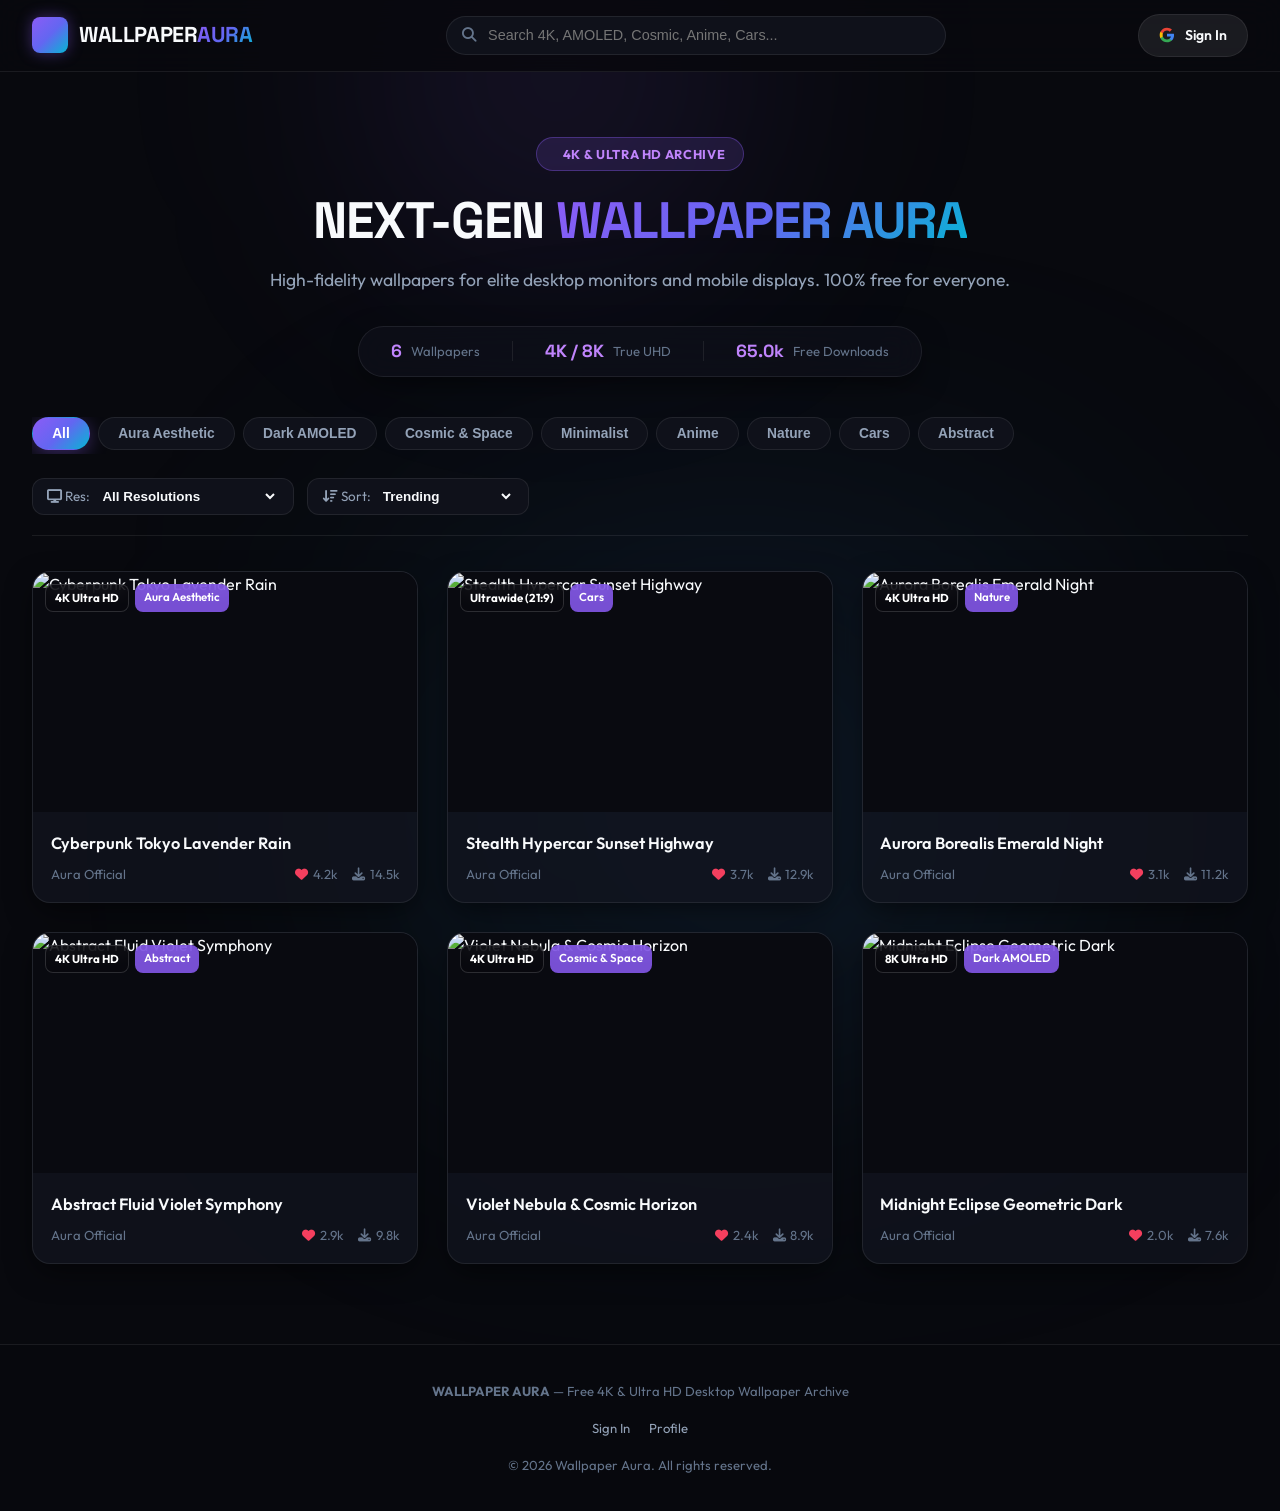
==== commit 011257b7: "feat: fix login flow, hide public admin link, add admin authentication and user management" ====
--- a/index.html
+++ b/index.html
@@ -35,6 +35,12 @@
 
             <!-- Navigation Links (Explore button removed as requested) -->
             <div class="nav-actions">
+                <!-- Admin Panel Button: Visible ONLY to Admins -->
+                <a href="admin.html" class="nav-tab-btn hidden" id="navAdminBtn" title="Admin Control Center" style="border: 1px solid rgba(139,92,246,0.4); background: rgba(139,92,246,0.12); color: #c084fc;">
+                    <i class="fa-solid fa-sliders"></i>
+                    <span>Admin Panel</span>
+                </a>
+
                 <!-- Upload 4K Button: Visible ONLY to Admins -->
                 <a href="upload.html" class="upload-btn hidden" id="adminUploadBtn" title="Admin Wallpaper Upload">
                     <i class="fa-solid fa-arrow-up-from-bracket"></i>
@@ -233,8 +239,7 @@
             </div>
             <div class="footer-links">
                 <a href="login.html" style="color:var(--text-secondary);text-decoration:none;margin-right:1rem;">Sign In</a>
-                <a href="profile.html" style="color:var(--text-secondary);text-decoration:none;margin-right:1rem;">Profile</a>
-                <a href="admin.html" id="footerAdminLink" style="color:var(--text-muted);text-decoration:none;">Admin</a>
+                <a href="profile.html" style="color:var(--text-secondary);text-decoration:none;">Profile</a>
             </div>
             <div>&copy; 2026 Wallpaper Aura. All rights reserved.</div>
         </div>
